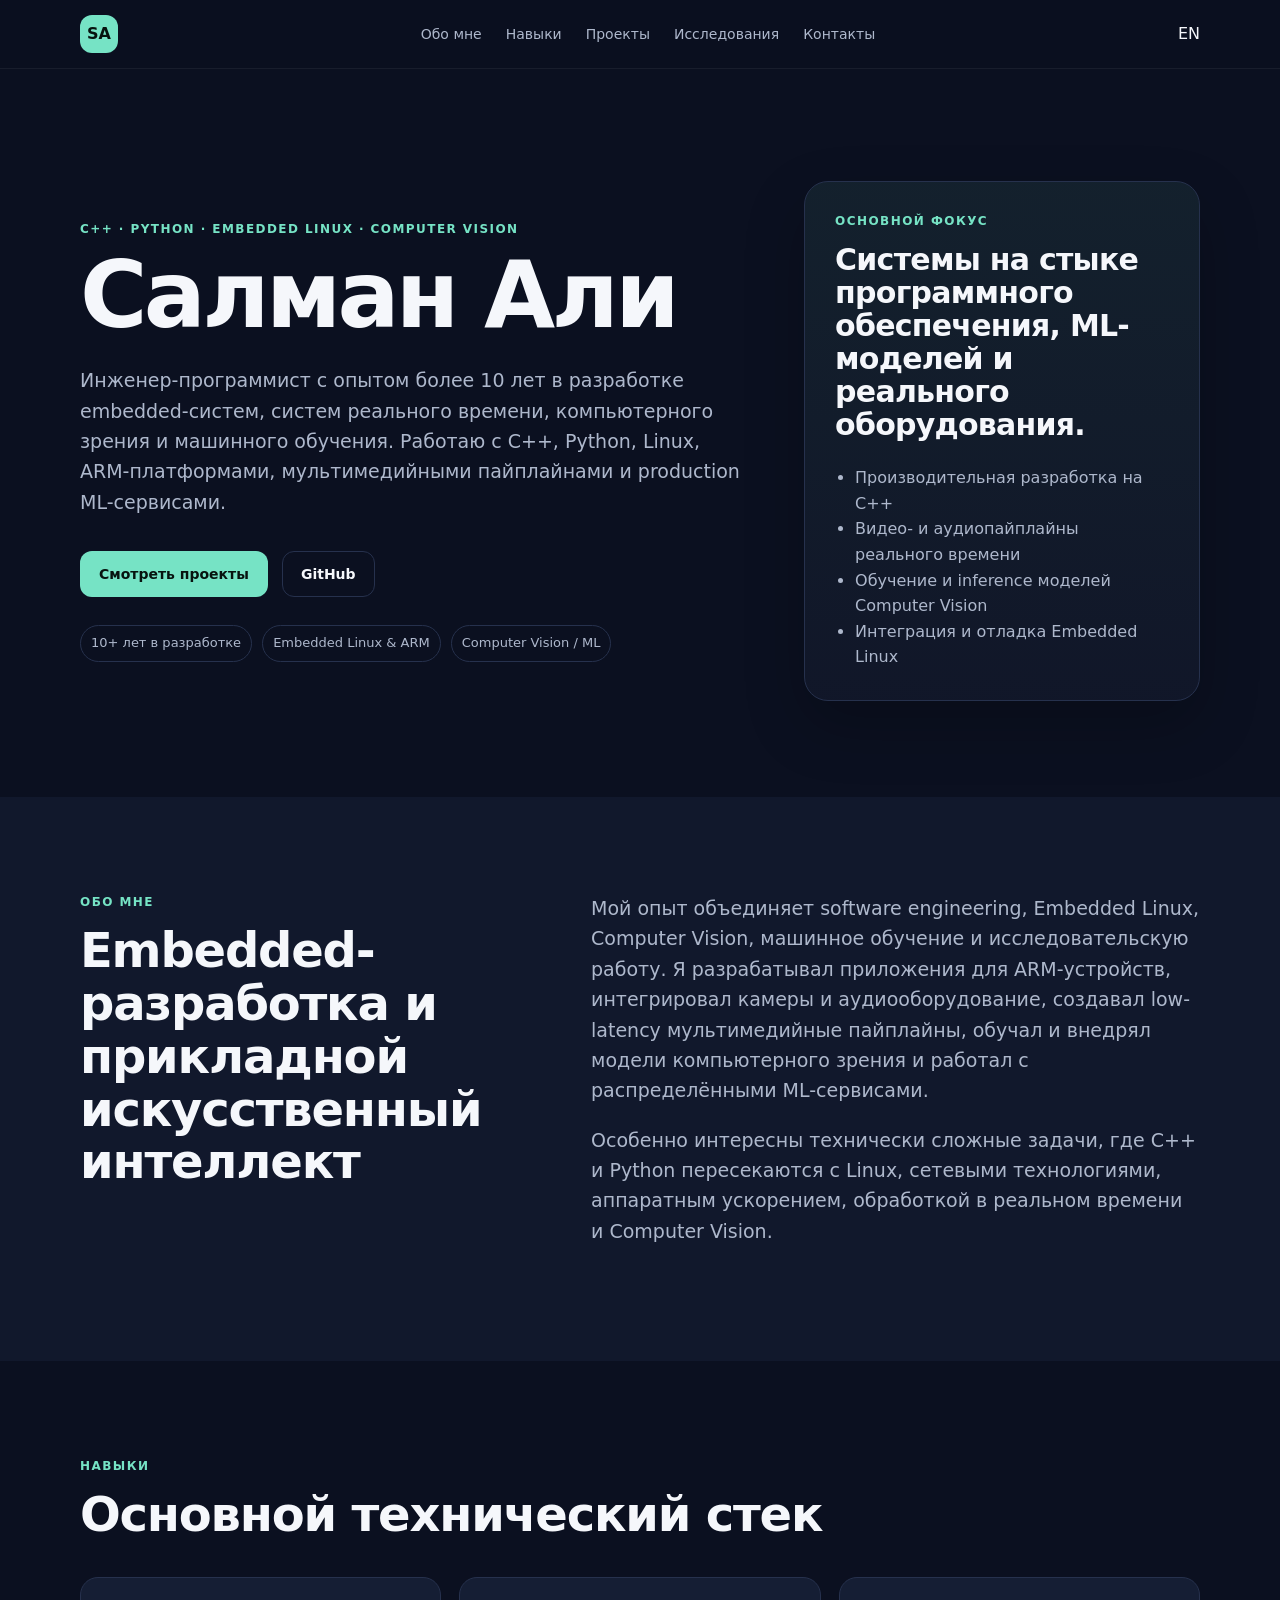
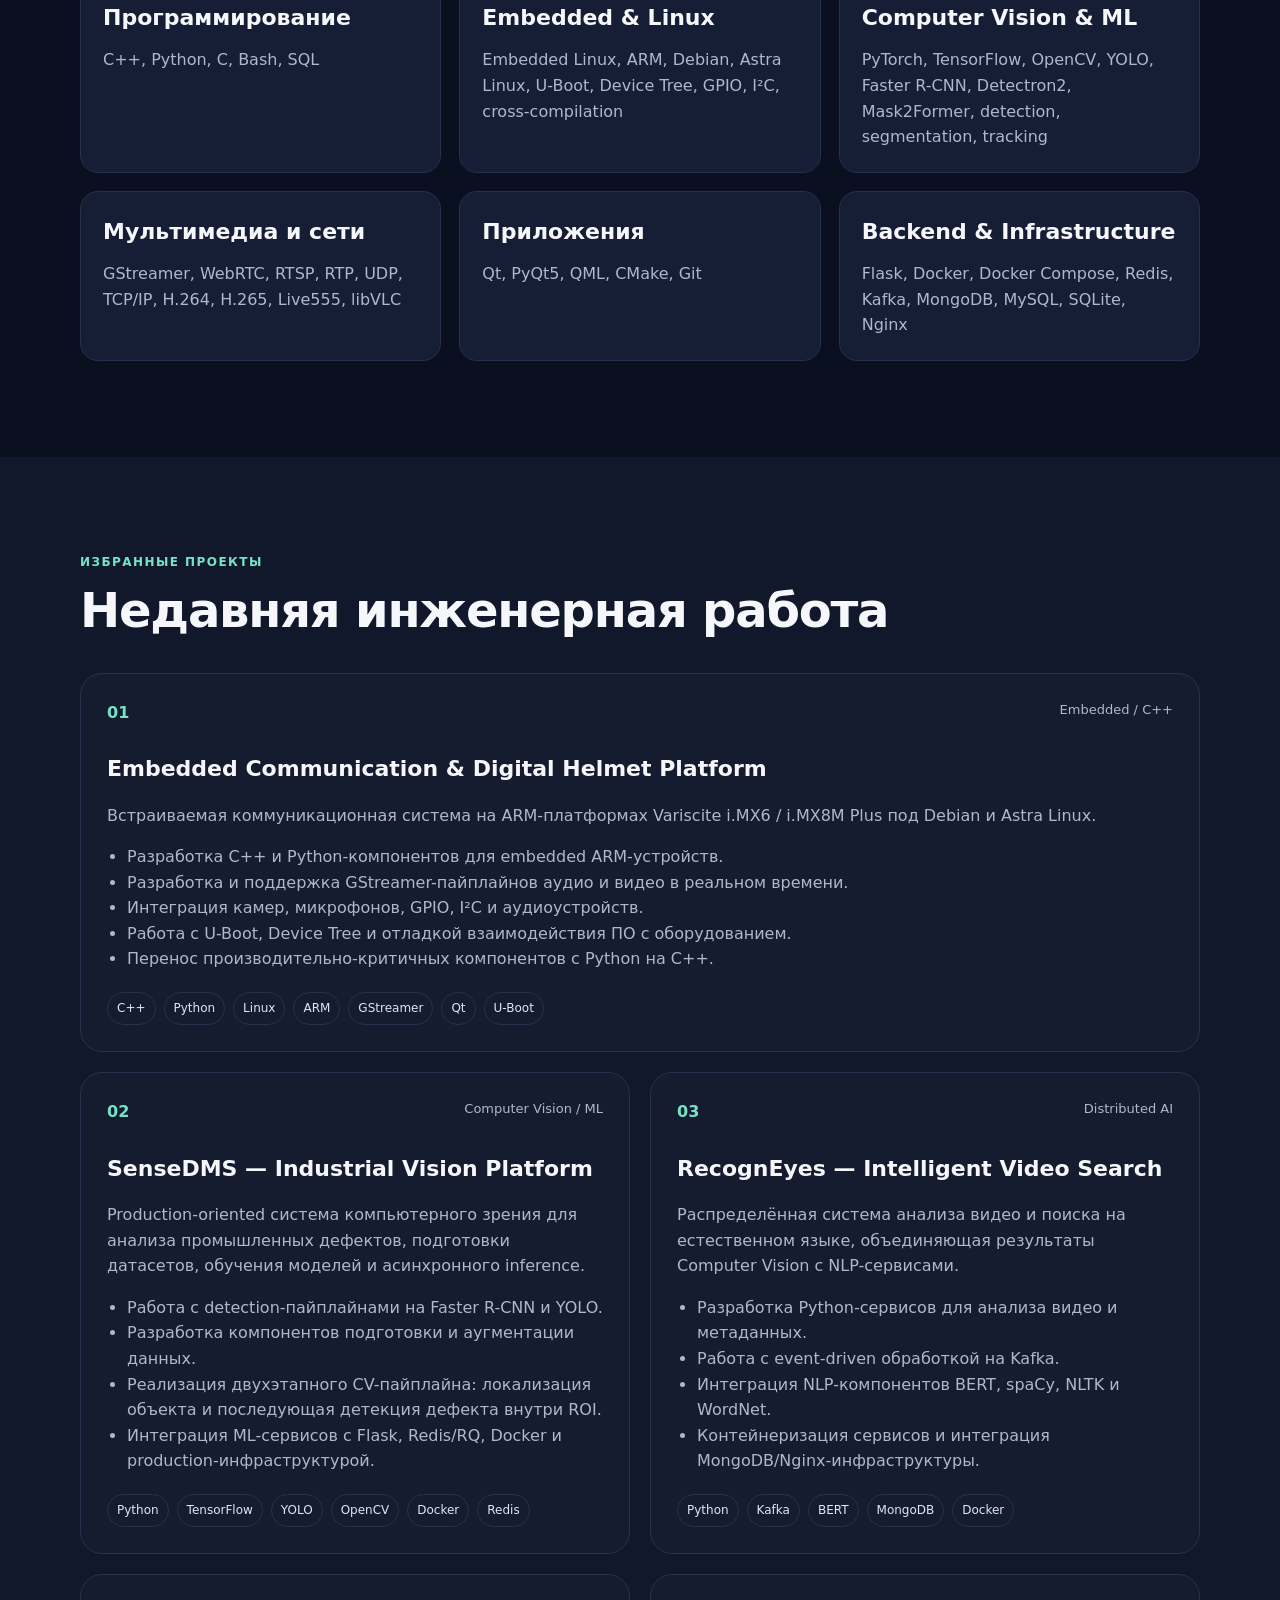
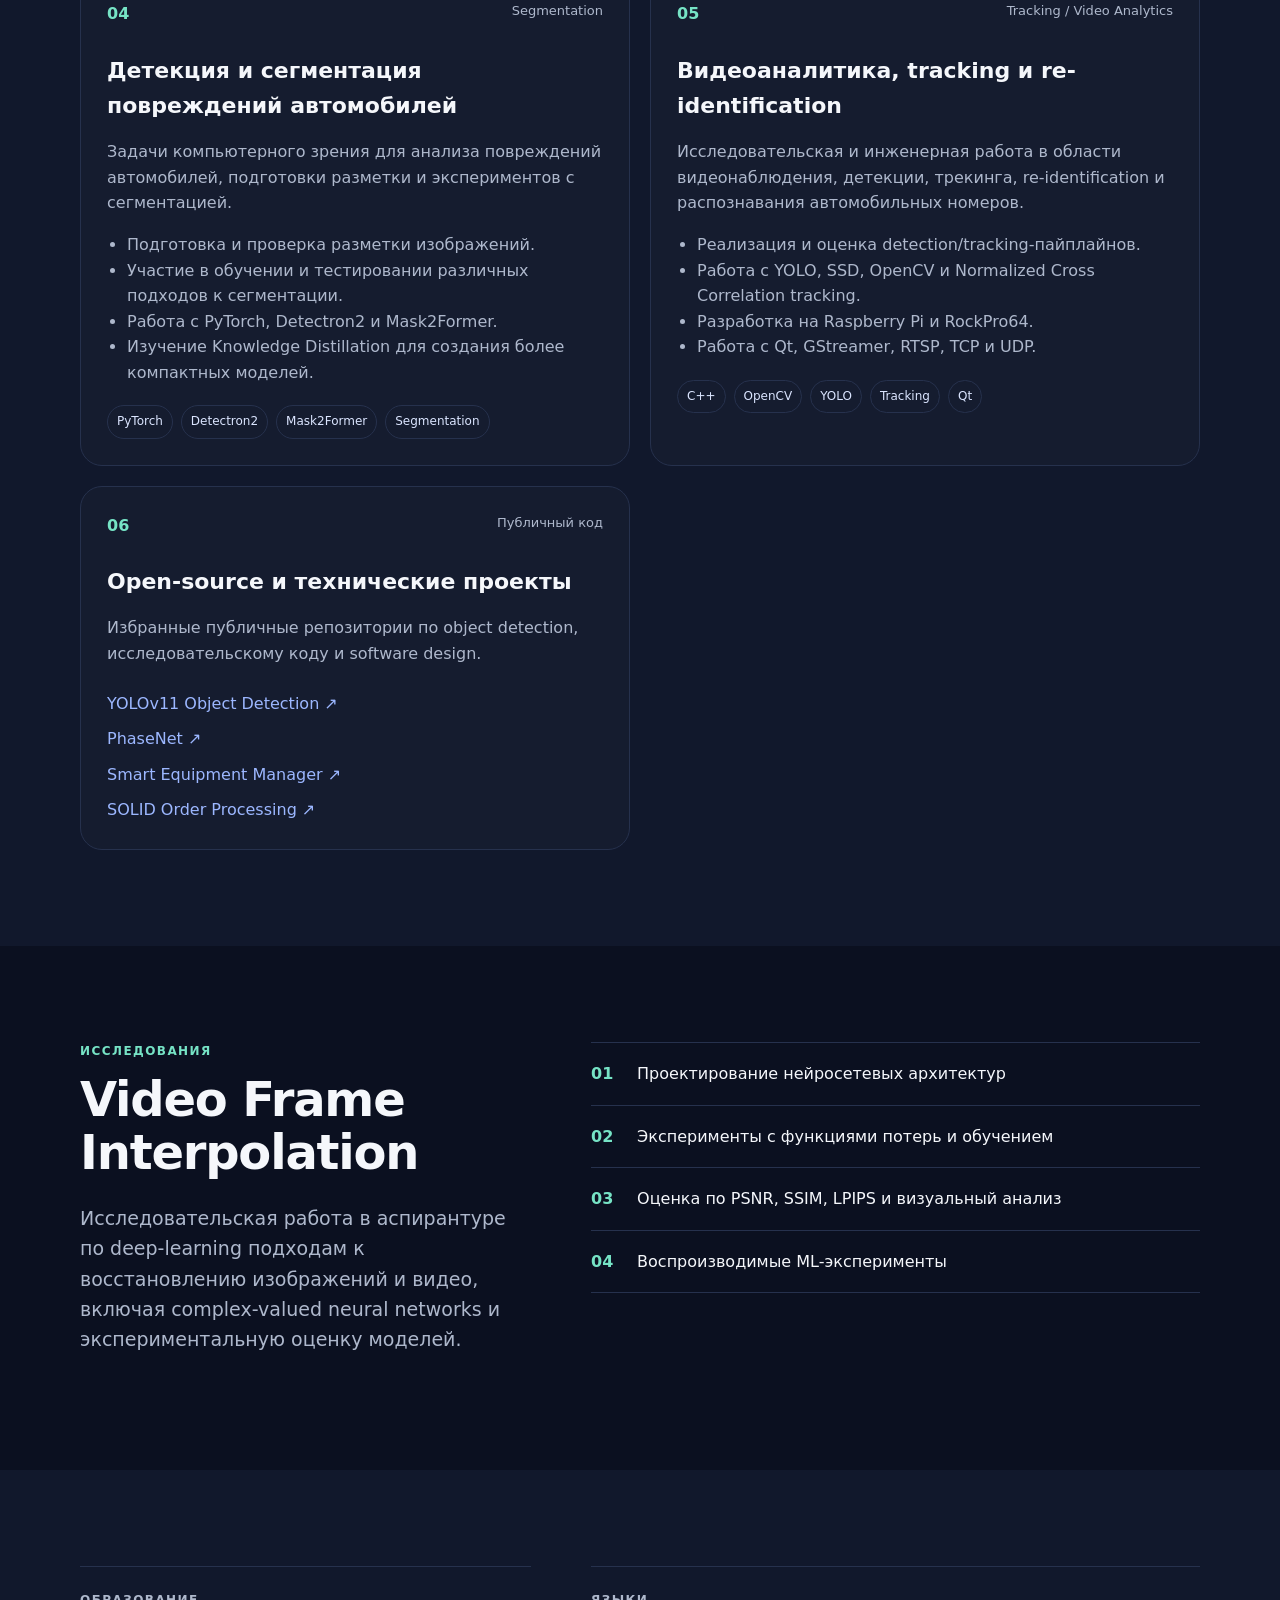
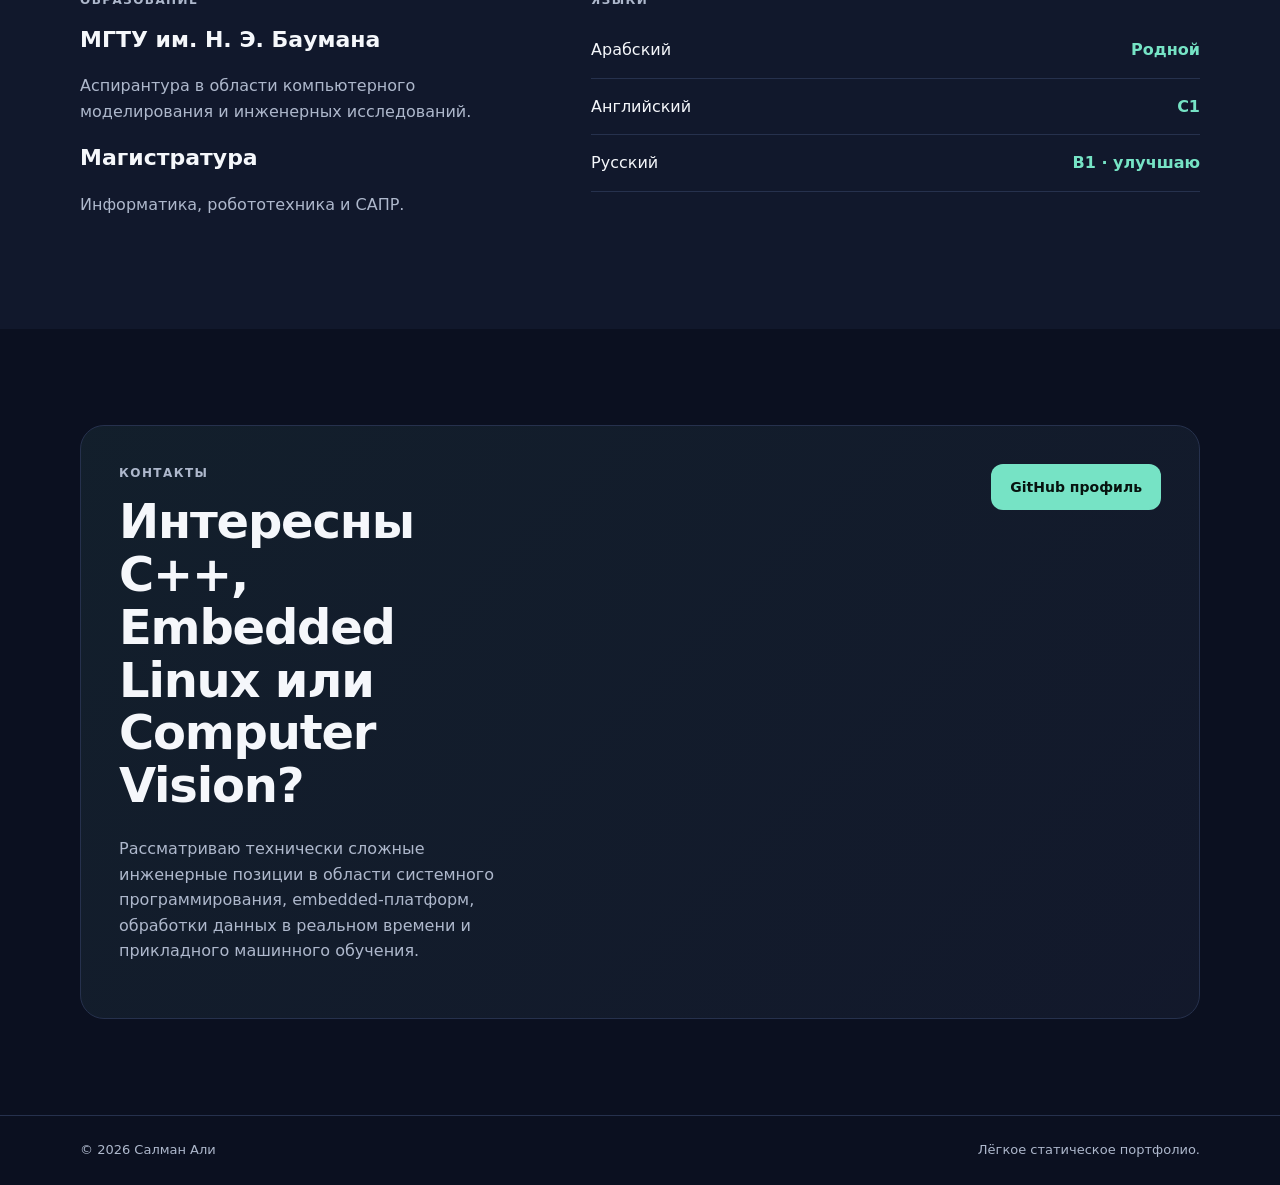
==== ru.html @ 6fad123f "Add Russian portfolio version" ====
<!DOCTYPE html>
<html lang="ru">
<head>
  <meta charset="UTF-8" />
  <meta name="viewport" content="width=device-width, initial-scale=1.0" />
  <meta name="description" content="Салман Али — разработчик C++ / Python / Embedded Linux / Computer Vision." />
  <meta name="theme-color" content="#0b1020" />
  <title>Салман Али | C++ · Embedded Linux · Computer Vision</title>
  <link rel="stylesheet" href="styles.css" />
</head>
<body>
  <header class="site-header">
    <div class="container nav-wrap">
      <a class="brand" href="#top">SA</a>
      <nav class="nav" aria-label="Основная навигация">
        <a href="#about">Обо мне</a>
        <a href="#skills">Навыки</a>
        <a href="#projects">Проекты</a>
        <a href="#research">Исследования</a>
        <a href="#contact">Контакты</a>
      </nav>
      <a class="lang-link" href="index.html" lang="en" aria-label="English version">EN</a>
    </div>
  </header>

  <main id="top">
    <section class="hero section">
      <div class="container hero-grid">
        <div>
          <p class="eyebrow">C++ · Python · Embedded Linux · Computer Vision</p>
          <h1>Салман Али</h1>
          <p class="hero-copy">
            Инженер-программист с опытом более 10 лет в разработке embedded-систем,
            систем реального времени, компьютерного зрения и машинного обучения.
            Работаю с C++, Python, Linux, ARM-платформами, мультимедийными пайплайнами
            и production ML-сервисами.
          </p>
          <div class="hero-actions">
            <a class="button primary" href="#projects">Смотреть проекты</a>
            <a class="button secondary" href="https://github.com/slmanali" target="_blank" rel="noreferrer">GitHub</a>
          </div>
          <div class="quick-facts" aria-label="Ключевые факты">
            <span>10+ лет в разработке</span>
            <span>Embedded Linux & ARM</span>
            <span>Computer Vision / ML</span>
          </div>
        </div>

        <aside class="hero-card" aria-label="Технический фокус">
          <p class="card-label">Основной фокус</p>
          <h2>Системы на стыке программного обеспечения, ML-моделей и реального оборудования.</h2>
          <ul>
            <li>Производительная разработка на C++</li>
            <li>Видео- и аудиопайплайны реального времени</li>
            <li>Обучение и inference моделей Computer Vision</li>
            <li>Интеграция и отладка Embedded Linux</li>
          </ul>
        </aside>
      </div>
    </section>

    <section id="about" class="section alt-section">
      <div class="container two-column">
        <div>
          <p class="section-kicker">Обо мне</p>
          <h2>Embedded-разработка и прикладной искусственный интеллект</h2>
        </div>
        <div class="prose">
          <p>
            Мой опыт объединяет software engineering, Embedded Linux, Computer Vision,
            машинное обучение и исследовательскую работу. Я разрабатывал приложения для ARM-устройств,
            интегрировал камеры и аудиооборудование, создавал low-latency мультимедийные пайплайны,
            обучал и внедрял модели компьютерного зрения и работал с распределёнными ML-сервисами.
          </p>
          <p>
            Особенно интересны технически сложные задачи, где C++ и Python пересекаются с Linux,
            сетевыми технологиями, аппаратным ускорением, обработкой в реальном времени и Computer Vision.
          </p>
        </div>
      </div>
    </section>

    <section id="skills" class="section">
      <div class="container">
        <p class="section-kicker">Навыки</p>
        <h2>Основной технический стек</h2>

        <div class="skill-grid">
          <article class="skill-card">
            <h3>Программирование</h3>
            <p>C++, Python, C, Bash, SQL</p>
          </article>
          <article class="skill-card">
            <h3>Embedded & Linux</h3>
            <p>Embedded Linux, ARM, Debian, Astra Linux, U-Boot, Device Tree, GPIO, I²C, cross-compilation</p>
          </article>
          <article class="skill-card">
            <h3>Computer Vision & ML</h3>
            <p>PyTorch, TensorFlow, OpenCV, YOLO, Faster R-CNN, Detectron2, Mask2Former, detection, segmentation, tracking</p>
          </article>
          <article class="skill-card">
            <h3>Мультимедиа и сети</h3>
            <p>GStreamer, WebRTC, RTSP, RTP, UDP, TCP/IP, H.264, H.265, Live555, libVLC</p>
          </article>
          <article class="skill-card">
            <h3>Приложения</h3>
            <p>Qt, PyQt5, QML, CMake, Git</p>
          </article>
          <article class="skill-card">
            <h3>Backend & Infrastructure</h3>
            <p>Flask, Docker, Docker Compose, Redis, Kafka, MongoDB, MySQL, SQLite, Nginx</p>
          </article>
        </div>
      </div>
    </section>

    <section id="projects" class="section alt-section">
      <div class="container">
        <p class="section-kicker">Избранные проекты</p>
        <h2>Недавняя инженерная работа</h2>

        <div class="project-grid">
          <article class="project-card featured">
            <div class="project-topline">
              <span class="project-number">01</span>
              <span class="project-type">Embedded / C++</span>
            </div>
            <h3>Embedded Communication & Digital Helmet Platform</h3>
            <p>
              Встраиваемая коммуникационная система на ARM-платформах Variscite i.MX6 / i.MX8M Plus
              под Debian и Astra Linux.
            </p>
            <ul class="project-points">
              <li>Разработка C++ и Python-компонентов для embedded ARM-устройств.</li>
              <li>Разработка и поддержка GStreamer-пайплайнов аудио и видео в реальном времени.</li>
              <li>Интеграция камер, микрофонов, GPIO, I²C и аудиоустройств.</li>
              <li>Работа с U-Boot, Device Tree и отладкой взаимодействия ПО с оборудованием.</li>
              <li>Перенос производительно-критичных компонентов с Python на C++.</li>
            </ul>
            <div class="tags">
              <span>C++</span><span>Python</span><span>Linux</span><span>ARM</span><span>GStreamer</span><span>Qt</span><span>U-Boot</span>
            </div>
          </article>

          <article class="project-card">
            <div class="project-topline">
              <span class="project-number">02</span>
              <span class="project-type">Computer Vision / ML</span>
            </div>
            <h3>SenseDMS — Industrial Vision Platform</h3>
            <p>
              Production-oriented система компьютерного зрения для анализа промышленных дефектов,
              подготовки датасетов, обучения моделей и асинхронного inference.
            </p>
            <ul class="project-points">
              <li>Работа с detection-пайплайнами на Faster R-CNN и YOLO.</li>
              <li>Разработка компонентов подготовки и аугментации данных.</li>
              <li>Реализация двухэтапного CV-пайплайна: локализация объекта и последующая детекция дефекта внутри ROI.</li>
              <li>Интеграция ML-сервисов с Flask, Redis/RQ, Docker и production-инфраструктурой.</li>
            </ul>
            <div class="tags">
              <span>Python</span><span>TensorFlow</span><span>YOLO</span><span>OpenCV</span><span>Docker</span><span>Redis</span>
            </div>
          </article>

          <article class="project-card">
            <div class="project-topline">
              <span class="project-number">03</span>
              <span class="project-type">Distributed AI</span>
            </div>
            <h3>RecognEyes — Intelligent Video Search</h3>
            <p>
              Распределённая система анализа видео и поиска на естественном языке,
              объединяющая результаты Computer Vision с NLP-сервисами.
            </p>
            <ul class="project-points">
              <li>Разработка Python-сервисов для анализа видео и метаданных.</li>
              <li>Работа с event-driven обработкой на Kafka.</li>
              <li>Интеграция NLP-компонентов BERT, spaCy, NLTK и WordNet.</li>
              <li>Контейнеризация сервисов и интеграция MongoDB/Nginx-инфраструктуры.</li>
            </ul>
            <div class="tags">
              <span>Python</span><span>Kafka</span><span>BERT</span><span>MongoDB</span><span>Docker</span>
            </div>
          </article>

          <article class="project-card">
            <div class="project-topline">
              <span class="project-number">04</span>
              <span class="project-type">Segmentation</span>
            </div>
            <h3>Детекция и сегментация повреждений автомобилей</h3>
            <p>
              Задачи компьютерного зрения для анализа повреждений автомобилей,
              подготовки разметки и экспериментов с сегментацией.
            </p>
            <ul class="project-points">
              <li>Подготовка и проверка разметки изображений.</li>
              <li>Участие в обучении и тестировании различных подходов к сегментации.</li>
              <li>Работа с PyTorch, Detectron2 и Mask2Former.</li>
              <li>Изучение Knowledge Distillation для создания более компактных моделей.</li>
            </ul>
            <div class="tags">
              <span>PyTorch</span><span>Detectron2</span><span>Mask2Former</span><span>Segmentation</span>
            </div>
          </article>

          <article class="project-card">
            <div class="project-topline">
              <span class="project-number">05</span>
              <span class="project-type">Tracking / Video Analytics</span>
            </div>
            <h3>Видеоаналитика, tracking и re-identification</h3>
            <p>
              Исследовательская и инженерная работа в области видеонаблюдения, детекции,
              трекинга, re-identification и распознавания автомобильных номеров.
            </p>
            <ul class="project-points">
              <li>Реализация и оценка detection/tracking-пайплайнов.</li>
              <li>Работа с YOLO, SSD, OpenCV и Normalized Cross Correlation tracking.</li>
              <li>Разработка на Raspberry Pi и RockPro64.</li>
              <li>Работа с Qt, GStreamer, RTSP, TCP и UDP.</li>
            </ul>
            <div class="tags">
              <span>C++</span><span>OpenCV</span><span>YOLO</span><span>Tracking</span><span>Qt</span>
            </div>
          </article>

          <article class="project-card github-card">
            <div class="project-topline">
              <span class="project-number">06</span>
              <span class="project-type">Публичный код</span>
            </div>
            <h3>Open-source и технические проекты</h3>
            <p>Избранные публичные репозитории по object detection, исследовательскому коду и software design.</p>
            <div class="repo-links">
              <a href="https://github.com/slmanali/yolov11-object-detection-task" target="_blank" rel="noreferrer">YOLOv11 Object Detection ↗</a>
              <a href="https://github.com/slmanali/PhaseNet" target="_blank" rel="noreferrer">PhaseNet ↗</a>
              <a href="https://github.com/slmanali/smart-equipment-manager" target="_blank" rel="noreferrer">Smart Equipment Manager ↗</a>
              <a href="https://github.com/slmanali/solid-order-processing-system" target="_blank" rel="noreferrer">SOLID Order Processing ↗</a>
            </div>
          </article>
        </div>
      </div>
    </section>

    <section id="research" class="section">
      <div class="container research-grid">
        <div>
          <p class="section-kicker">Исследования</p>
          <h2>Video Frame Interpolation</h2>
          <p class="research-lead">
            Исследовательская работа в аспирантуре по deep-learning подходам к восстановлению
            изображений и видео, включая complex-valued neural networks и экспериментальную оценку моделей.
          </p>
        </div>
        <div class="research-list">
          <div><span>01</span><p>Проектирование нейросетевых архитектур</p></div>
          <div><span>02</span><p>Эксперименты с функциями потерь и обучением</p></div>
          <div><span>03</span><p>Оценка по PSNR, SSIM, LPIPS и визуальный анализ</p></div>
          <div><span>04</span><p>Воспроизводимые ML-эксперименты</p></div>
        </div>
      </div>
    </section>

    <section class="section alt-section">
      <div class="container profile-grid">
        <article>
          <p class="section-kicker">Образование</p>
          <h3>МГТУ им. Н. Э. Баумана</h3>
          <p>Аспирантура в области компьютерного моделирования и инженерных исследований.</p>
          <h3>Магистратура</h3>
          <p>Информатика, робототехника и САПР.</p>
        </article>
        <article>
          <p class="section-kicker">Языки</p>
          <div class="language-row"><span>Арабский</span><strong>Родной</strong></div>
          <div class="language-row"><span>Английский</span><strong>C1</strong></div>
          <div class="language-row"><span>Русский</span><strong>B1 · улучшаю</strong></div>
        </article>
      </div>
    </section>

    <section id="contact" class="section contact-section">
      <div class="container contact-card">
        <div>
          <p class="section-kicker">Контакты</p>
          <h2>Интересны C++, Embedded Linux или Computer Vision?</h2>
          <p>
            Рассматриваю технически сложные инженерные позиции в области системного программирования,
            embedded-платформ, обработки данных в реальном времени и прикладного машинного обучения.
          </p>
        </div>
        <div class="contact-actions">
          <a class="button primary" href="https://github.com/slmanali" target="_blank" rel="noreferrer">GitHub профиль</a>
        </div>
      </div>
    </section>
  </main>

  <footer class="footer">
    <div class="container footer-inner">
      <span>© 2026 Салман Али</span>
      <span>Лёгкое статическое портфолио.</span>
    </div>
  </footer>
</body>
</html>
---- styles.css ----
:root {
  --bg: #0b1020;
  --bg-soft: #11182c;
  --panel: #151e34;
  --text: #f5f7fb;
  --muted: #aeb8cc;
  --line: #26314d;
  --accent: #76e3c5;
  --accent-2: #9cb7ff;
  --max: 1120px;
}

* { box-sizing: border-box; }
html { scroll-behavior: smooth; }
body {
  margin: 0;
  font-family: Inter, ui-sans-serif, system-ui, -apple-system, BlinkMacSystemFont, "Segoe UI", sans-serif;
  background: var(--bg);
  color: var(--text);
  line-height: 1.6;
}

a { color: inherit; text-decoration: none; }
.container { width: min(calc(100% - 40px), var(--max)); margin: 0 auto; }
.section { padding: 96px 0; }
.alt-section { background: var(--bg-soft); }

.site-header {
  position: sticky;
  top: 0;
  z-index: 20;
  background: rgba(11,16,32,.86);
  backdrop-filter: blur(14px);
  border-bottom: 1px solid rgba(255,255,255,.06);
}
.nav-wrap { display: flex; align-items: center; justify-content: space-between; min-height: 68px; }
.brand {
  width: 38px; height: 38px; border-radius: 12px;
  display: grid; place-items: center; font-weight: 800;
  color: #07130f; background: var(--accent);
}
.nav { display: flex; gap: 24px; font-size: 14px; color: var(--muted); }
.nav a:hover { color: var(--text); }

.hero { padding-top: 112px; }
.hero-grid { display: grid; grid-template-columns: 1.35fr .8fr; gap: 56px; align-items: center; }
.eyebrow, .section-kicker, .card-label {
  margin: 0 0 12px;
  text-transform: uppercase;
  letter-spacing: .12em;
  font-size: 12px;
  font-weight: 800;
  color: var(--accent);
}
h1 { font-size: clamp(52px, 8vw, 92px); line-height: .98; margin: 0 0 24px; letter-spacing: -.04em; }
h2 { font-size: clamp(32px, 5vw, 48px); line-height: 1.1; margin: 0 0 24px; letter-spacing: -.025em; }
h3 { margin: 0 0 12px; font-size: 22px; }
.hero-copy, .research-lead, .prose { font-size: 19px; color: var(--muted); max-width: 760px; }
.hero-actions { display: flex; gap: 14px; margin: 34px 0 28px; flex-wrap: wrap; }
.button {
  display: inline-flex; align-items: center; justify-content: center;
  min-height: 46px; padding: 0 18px; border-radius: 12px;
  border: 1px solid var(--line); font-weight: 750; font-size: 14px;
}
.button.primary { background: var(--accent); color: #07130f; border-color: transparent; }
.button.secondary { background: transparent; color: var(--text); }
.quick-facts { display: flex; flex-wrap: wrap; gap: 10px; color: var(--muted); font-size: 13px; }
.quick-facts span { border: 1px solid var(--line); border-radius: 999px; padding: 7px 10px; }

.hero-card {
  background: linear-gradient(180deg, rgba(118,227,197,.08), rgba(156,183,255,.04));
  border: 1px solid var(--line); border-radius: 24px; padding: 30px;
  box-shadow: 0 24px 60px rgba(0,0,0,.22);
}
.hero-card h2 { font-size: 30px; }
.hero-card ul { margin: 20px 0 0; padding-left: 20px; color: var(--muted); }

.two-column, .research-grid, .profile-grid, .contact-card {
  display: grid; grid-template-columns: 1fr 1.35fr; gap: 60px; align-items: start;
}
.prose p:first-child { margin-top: 0; }

.skill-grid { display: grid; grid-template-columns: repeat(3, 1fr); gap: 18px; margin-top: 36px; }
.skill-card {
  background: var(--panel); border: 1px solid var(--line); border-radius: 18px; padding: 22px;
}
.skill-card p { margin: 0; color: var(--muted); }

.project-grid { display: grid; grid-template-columns: repeat(2, 1fr); gap: 20px; margin-top: 36px; }
.project-card {
  border: 1px solid var(--line); border-radius: 22px; padding: 26px; background: rgba(255,255,255,.015);
}
.project-card.featured { grid-column: span 2; }
.project-topline { display: flex; justify-content: space-between; gap: 20px; margin-bottom: 26px; }
.project-number { color: var(--accent); font-weight: 800; }
.project-type { color: var(--muted); font-size: 13px; }
.project-card p, .project-points { color: var(--muted); }
.project-points { padding-left: 20px; }
.tags { display: flex; flex-wrap: wrap; gap: 8px; margin-top: 20px; }
.tags span { font-size: 12px; color: #dbe5ff; border: 1px solid var(--line); border-radius: 999px; padding: 6px 9px; }
.repo-links { display: grid; gap: 10px; margin-top: 24px; }
.repo-links a { color: var(--accent-2); }
.repo-links a:hover { color: var(--text); }

.research-list { display: grid; gap: 0; border-top: 1px solid var(--line); }
.research-list div { display: grid; grid-template-columns: 46px 1fr; align-items: center; border-bottom: 1px solid var(--line); padding: 18px 0; }
.research-list span { color: var(--accent); font-weight: 800; }
.research-list p { margin: 0; }

.profile-grid article { border-top: 1px solid var(--line); padding-top: 24px; }
.profile-grid p { color: var(--muted); }
.language-row { display: flex; justify-content: space-between; gap: 30px; border-bottom: 1px solid var(--line); padding: 15px 0; }
.language-row strong { color: var(--accent); }

.contact-card {
  border: 1px solid var(--line); border-radius: 24px; padding: 38px;
  background: linear-gradient(135deg, rgba(118,227,197,.07), rgba(156,183,255,.05));
}
.contact-card p { color: var(--muted); }
.contact-actions { display: flex; align-items: center; justify-content: flex-end; }

.footer { border-top: 1px solid var(--line); padding: 24px 0; color: var(--muted); font-size: 13px; }
.footer-inner { display: flex; justify-content: space-between; gap: 20px; }

@media (max-width: 900px) {
  .hero-grid, .two-column, .research-grid, .profile-grid, .contact-card { grid-template-columns: 1fr; gap: 34px; }
  .skill-grid { grid-template-columns: repeat(2, 1fr); }
  .project-grid { grid-template-columns: 1fr; }
  .project-card.featured { grid-column: span 1; }
  .contact-actions { justify-content: flex-start; }
}

@media (max-width: 640px) {
  .section { padding: 72px 0; }
  .nav { display: none; }
  .hero { padding-top: 86px; }
  .skill-grid { grid-template-columns: 1fr; }
  .footer-inner { flex-direction: column; }
  h1 { font-size: 54px; }
  .hero-copy, .research-lead, .prose { font-size: 17px; }
}
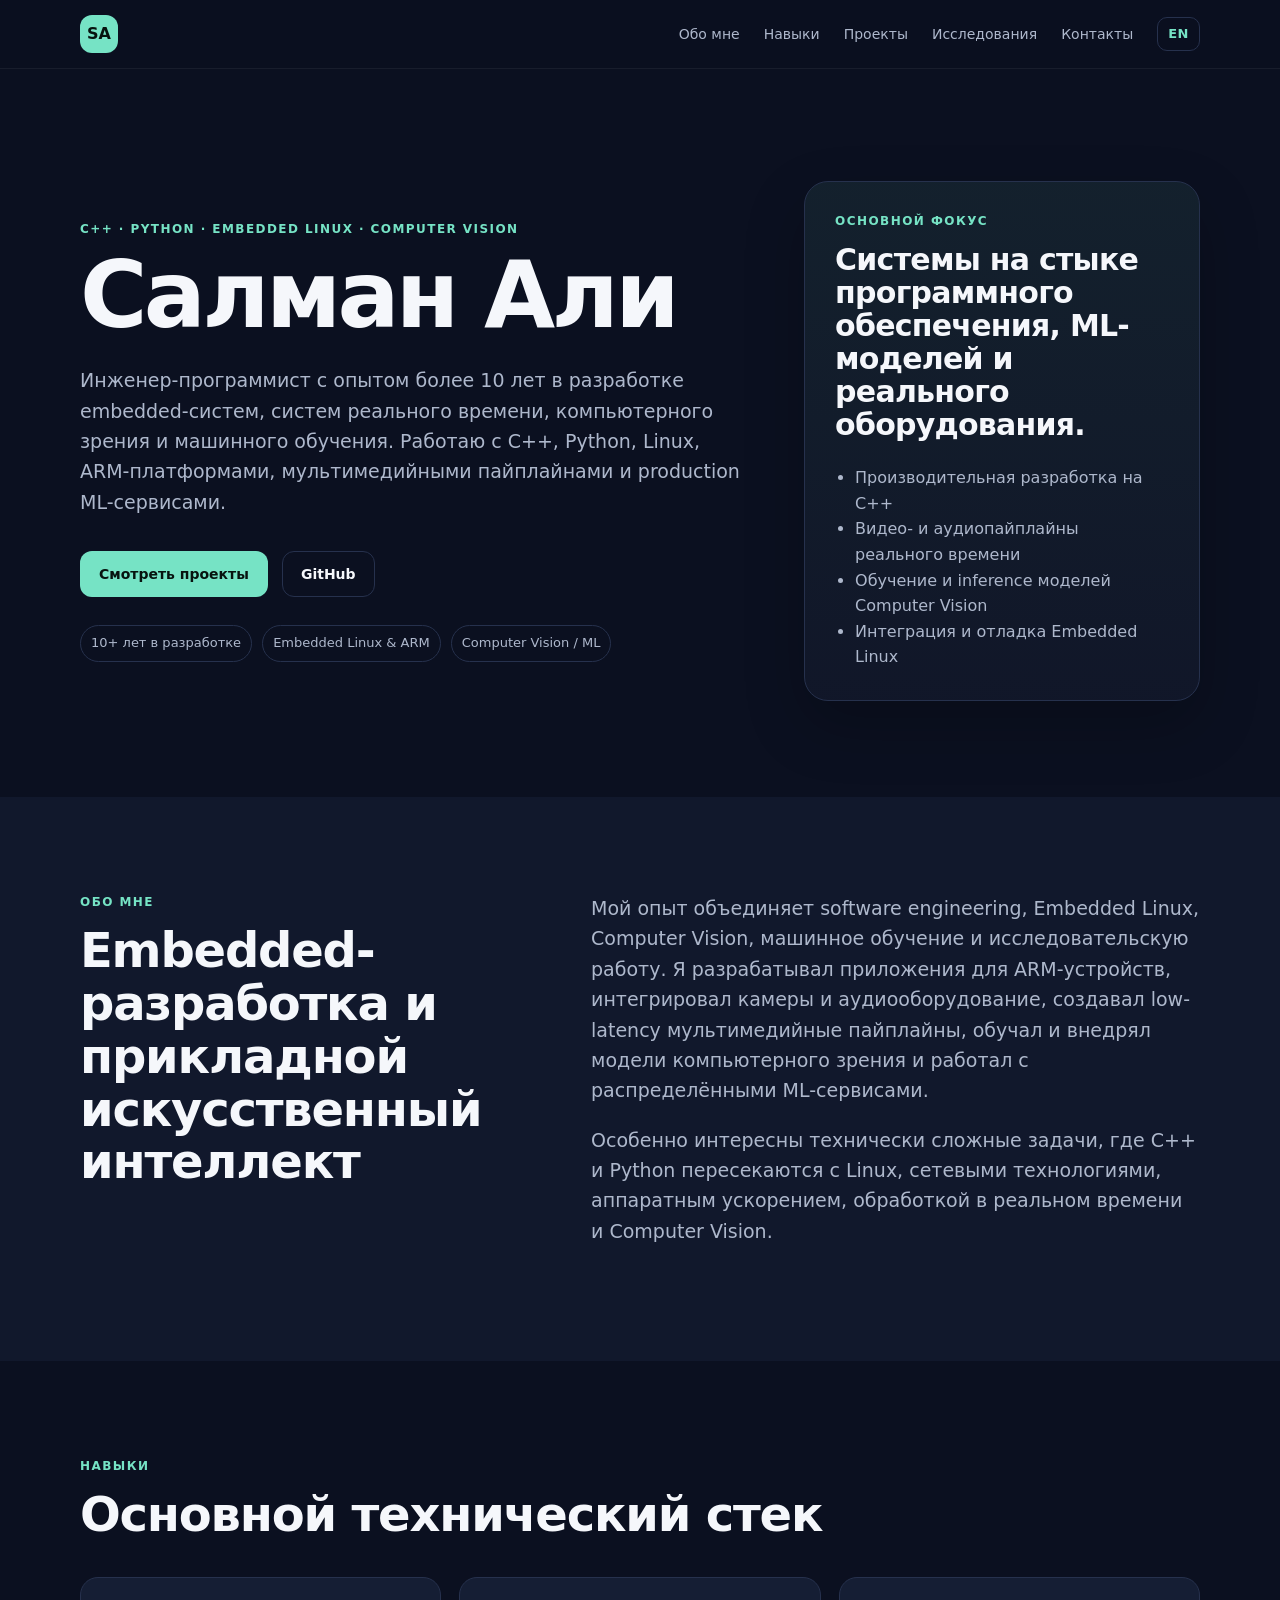
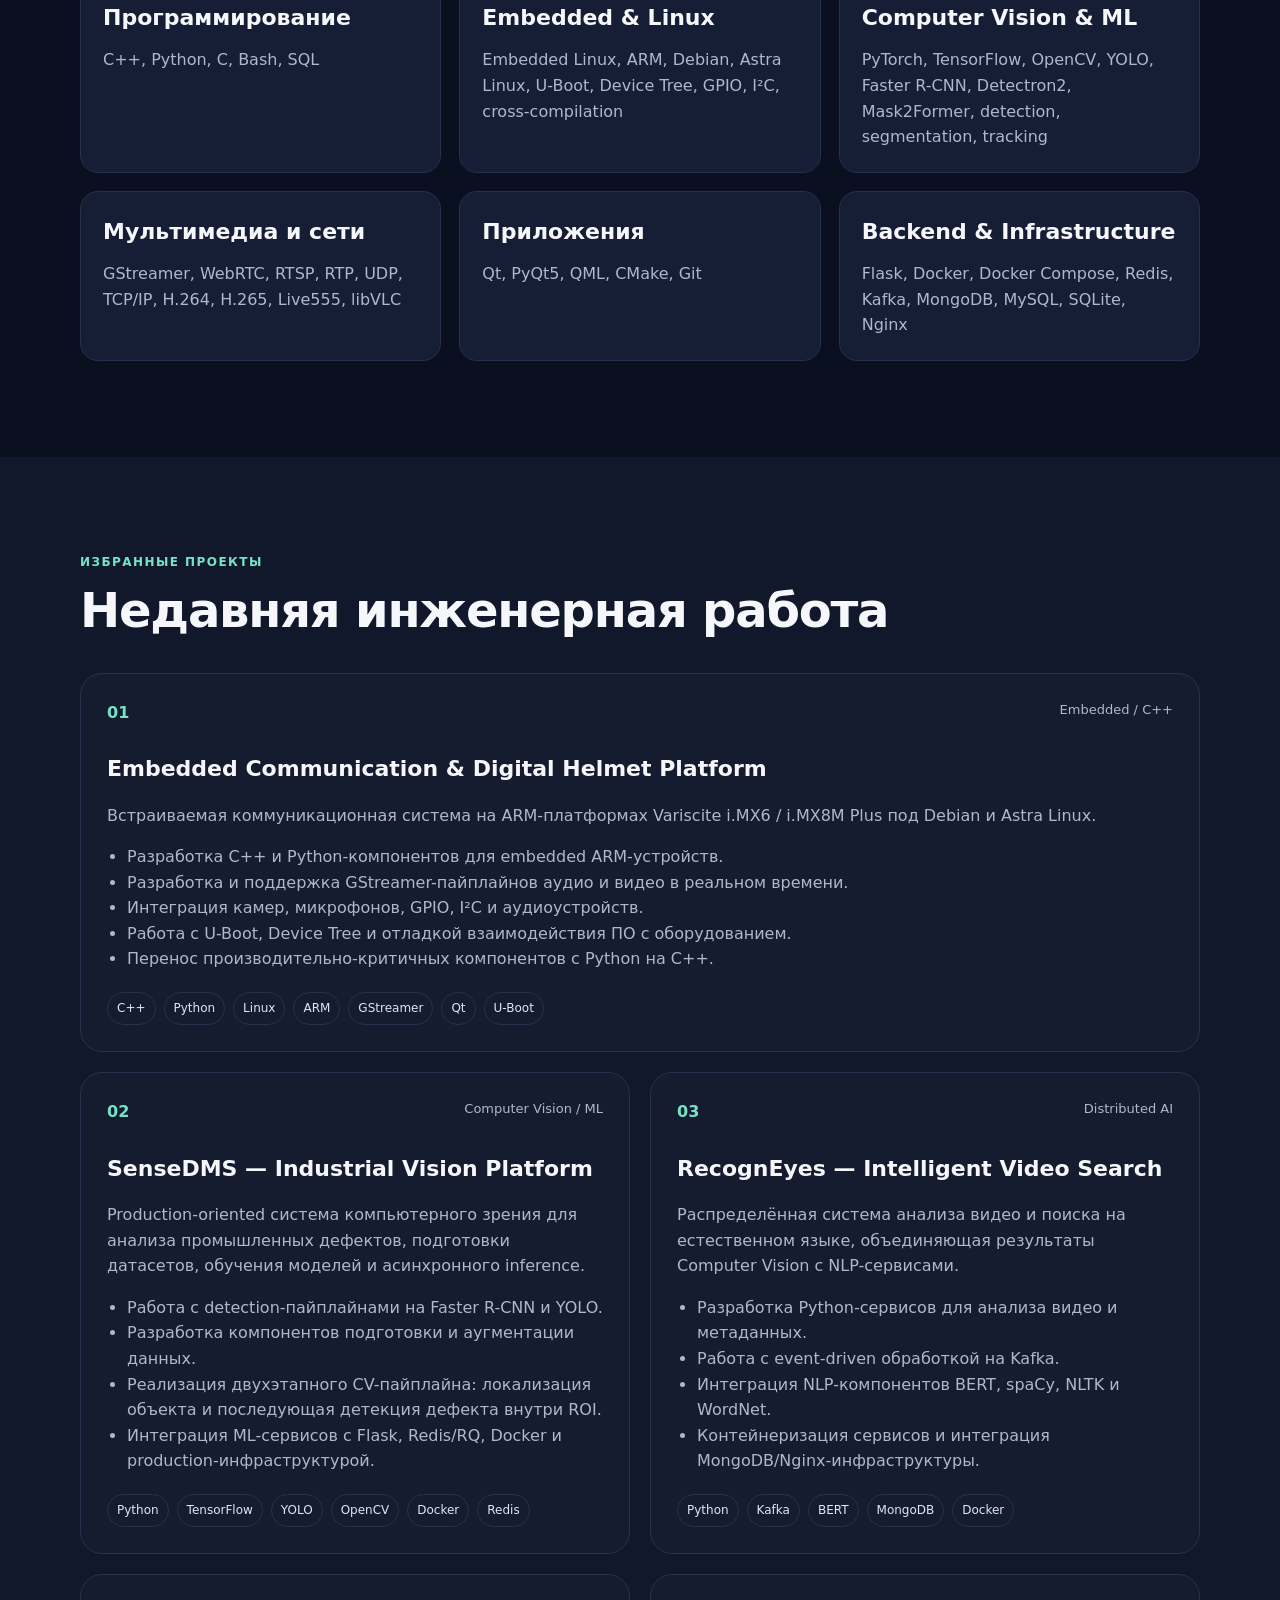
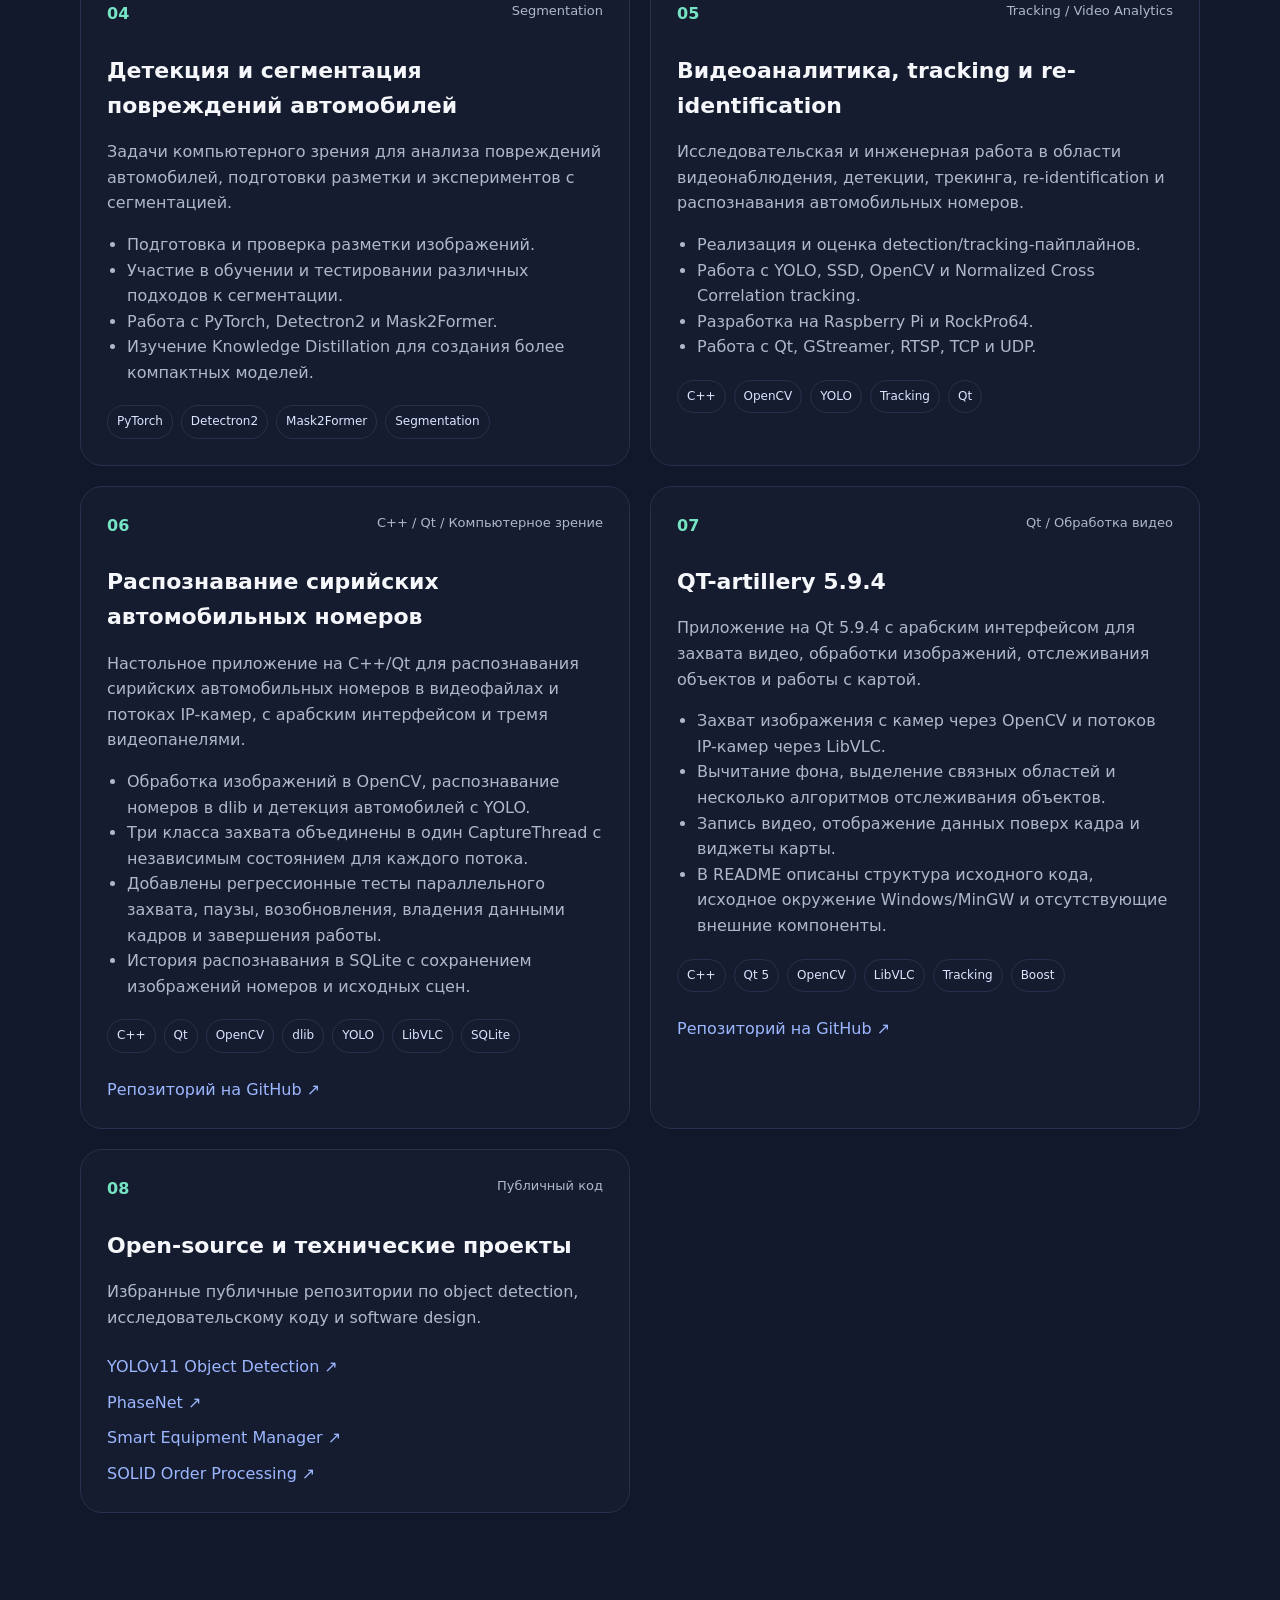
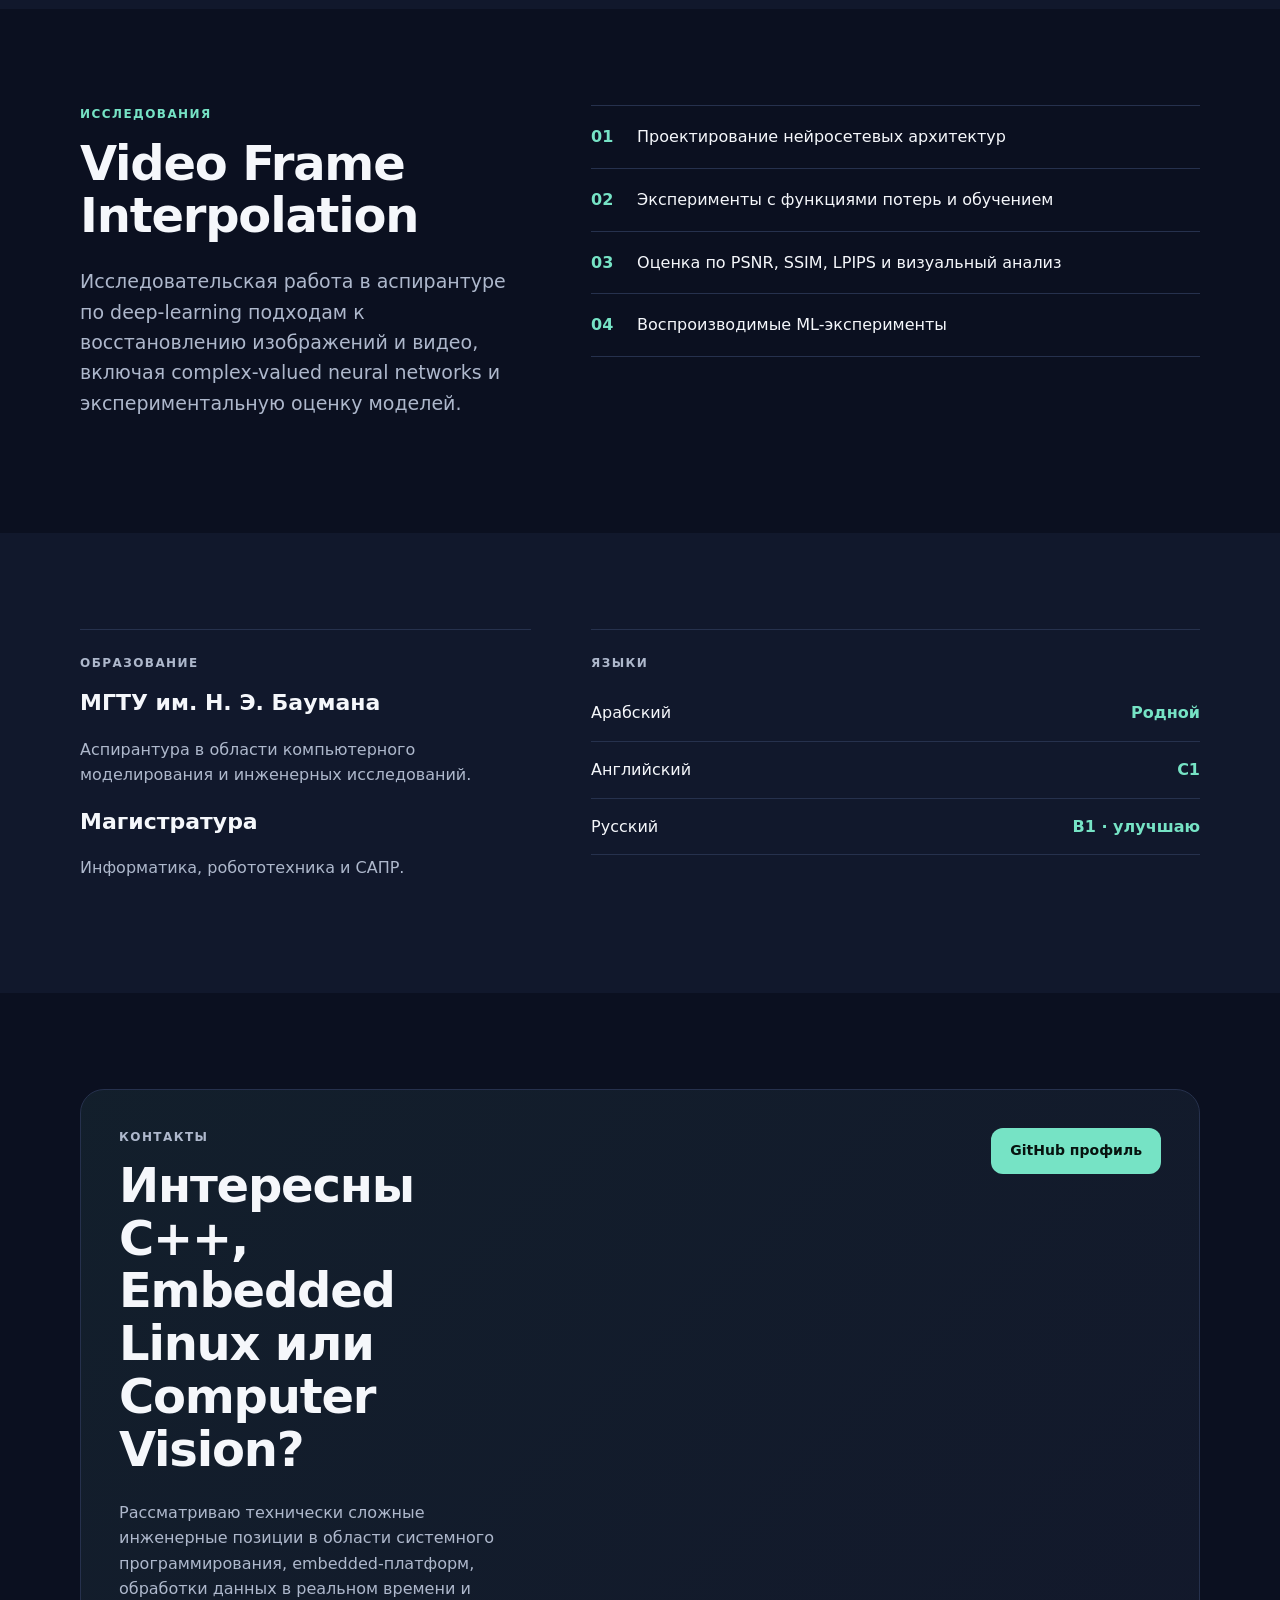
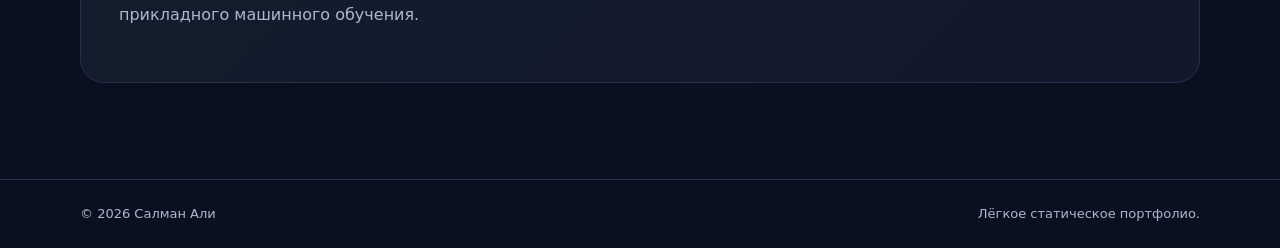
==== commit 465db0b9: "Add Syrian plate recognition and QT-artillery to English and Russian portfolios" ====
--- a/ru.html
+++ b/ru.html
@@ -226,9 +226,57 @@
             </div>
           </article>
 
+          <article class="project-card" id="syrian-license-plate">
+            <div class="project-topline">
+              <span class="project-number">06</span>
+              <span class="project-type">C++ / Qt / Компьютерное зрение</span>
+            </div>
+            <h3>Распознавание сирийских автомобильных номеров</h3>
+            <p>
+              Настольное приложение на C++/Qt для распознавания сирийских автомобильных номеров
+              в видеофайлах и потоках IP-камер, с арабским интерфейсом и тремя видеопанелями.
+            </p>
+            <ul class="project-points">
+              <li>Обработка изображений в OpenCV, распознавание номеров в dlib и детекция автомобилей с YOLO.</li>
+              <li>Три класса захвата объединены в один CaptureThread с независимым состоянием для каждого потока.</li>
+              <li>Добавлены регрессионные тесты параллельного захвата, паузы, возобновления, владения данными кадров и завершения работы.</li>
+              <li>История распознавания в SQLite с сохранением изображений номеров и исходных сцен.</li>
+            </ul>
+            <div class="tags">
+              <span>C++</span><span>Qt</span><span>OpenCV</span><span>dlib</span><span>YOLO</span><span>LibVLC</span><span>SQLite</span>
+            </div>
+            <div class="repo-links">
+              <a href="https://github.com/slmanali/Syrian-license-plate-QT-dlib" target="_blank" rel="noreferrer" aria-label="Открыть проект распознавания сирийских номеров на GitHub">Репозиторий на GitHub ↗</a>
+            </div>
+          </article>
+
+          <article class="project-card" id="qt-artillery">
+            <div class="project-topline">
+              <span class="project-number">07</span>
+              <span class="project-type">Qt / Обработка видео</span>
+            </div>
+            <h3>QT-artillery 5.9.4</h3>
+            <p>
+              Приложение на Qt 5.9.4 с арабским интерфейсом для захвата видео,
+              обработки изображений, отслеживания объектов и работы с картой.
+            </p>
+            <ul class="project-points">
+              <li>Захват изображения с камер через OpenCV и потоков IP-камер через LibVLC.</li>
+              <li>Вычитание фона, выделение связных областей и несколько алгоритмов отслеживания объектов.</li>
+              <li>Запись видео, отображение данных поверх кадра и виджеты карты.</li>
+              <li>В README описаны структура исходного кода, исходное окружение Windows/MinGW и отсутствующие внешние компоненты.</li>
+            </ul>
+            <div class="tags">
+              <span>C++</span><span>Qt 5</span><span>OpenCV</span><span>LibVLC</span><span>Tracking</span><span>Boost</span>
+            </div>
+            <div class="repo-links">
+              <a href="https://github.com/slmanali/QT-artillery_5.9.4" target="_blank" rel="noreferrer" aria-label="Открыть QT-artillery 5.9.4 на GitHub">Репозиторий на GitHub ↗</a>
+            </div>
+          </article>
+
           <article class="project-card github-card">
             <div class="project-topline">
-              <span class="project-number">06</span>
+              <span class="project-number">08</span>
               <span class="project-type">Публичный код</span>
             </div>
             <h3>Open-source и технические проекты</h3>
--- a/styles.css
+++ b/styles.css
@@ -33,14 +33,29 @@
   backdrop-filter: blur(14px);
   border-bottom: 1px solid rgba(255,255,255,.06);
 }
-.nav-wrap { display: flex; align-items: center; justify-content: space-between; min-height: 68px; }
+.nav-wrap { display: flex; align-items: center; justify-content: space-between; min-height: 68px; gap: 24px; }
 .brand {
   width: 38px; height: 38px; border-radius: 12px;
   display: grid; place-items: center; font-weight: 800;
   color: #07130f; background: var(--accent);
 }
-.nav { display: flex; gap: 24px; font-size: 14px; color: var(--muted); }
+.nav { display: flex; gap: 24px; font-size: 14px; color: var(--muted); margin-left: auto; }
 .nav a:hover { color: var(--text); }
+.lang-link {
+  display: inline-flex;
+  align-items: center;
+  justify-content: center;
+  min-width: 42px;
+  height: 34px;
+  padding: 0 10px;
+  border: 1px solid var(--line);
+  border-radius: 10px;
+  color: var(--accent);
+  font-size: 13px;
+  font-weight: 800;
+  letter-spacing: .04em;
+}
+.lang-link:hover { color: var(--text); border-color: var(--accent); }
 
 .hero { padding-top: 112px; }
 .hero-grid { display: grid; grid-template-columns: 1.35fr .8fr; gap: 56px; align-items: center; }
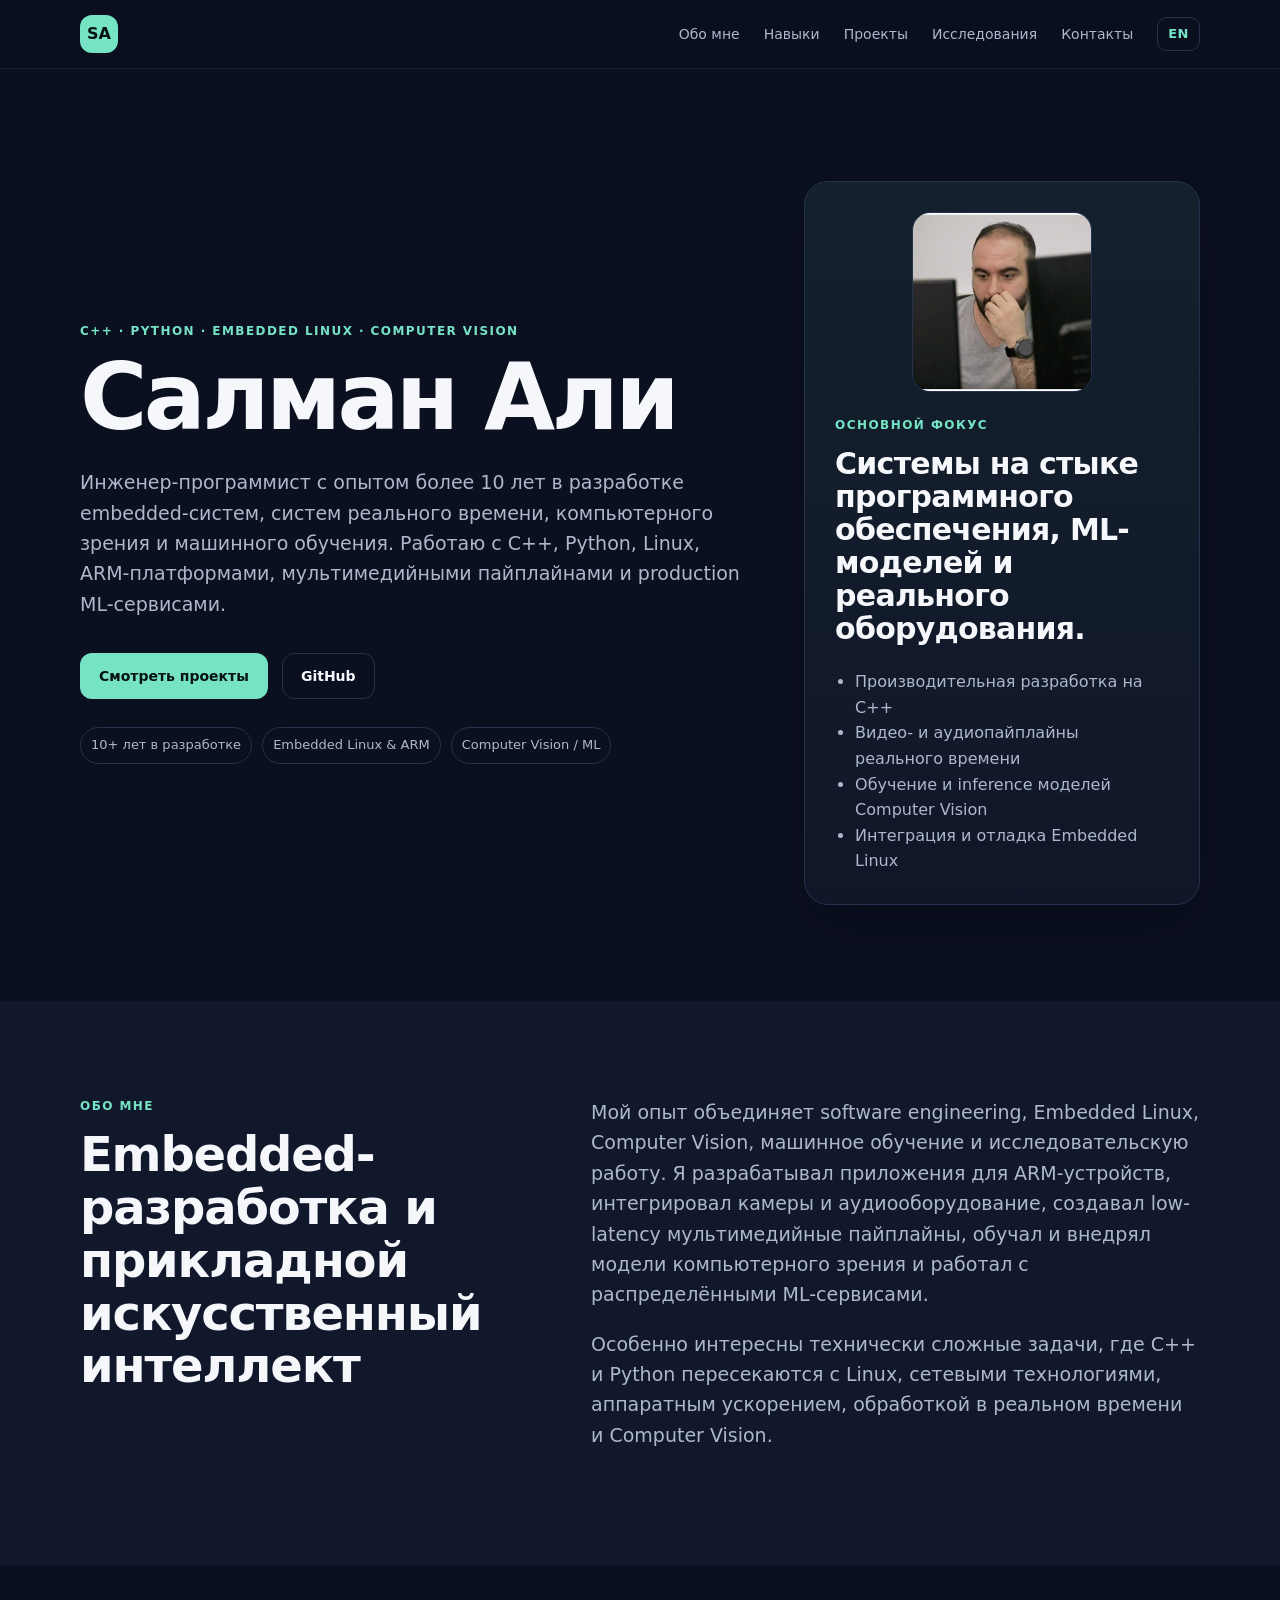
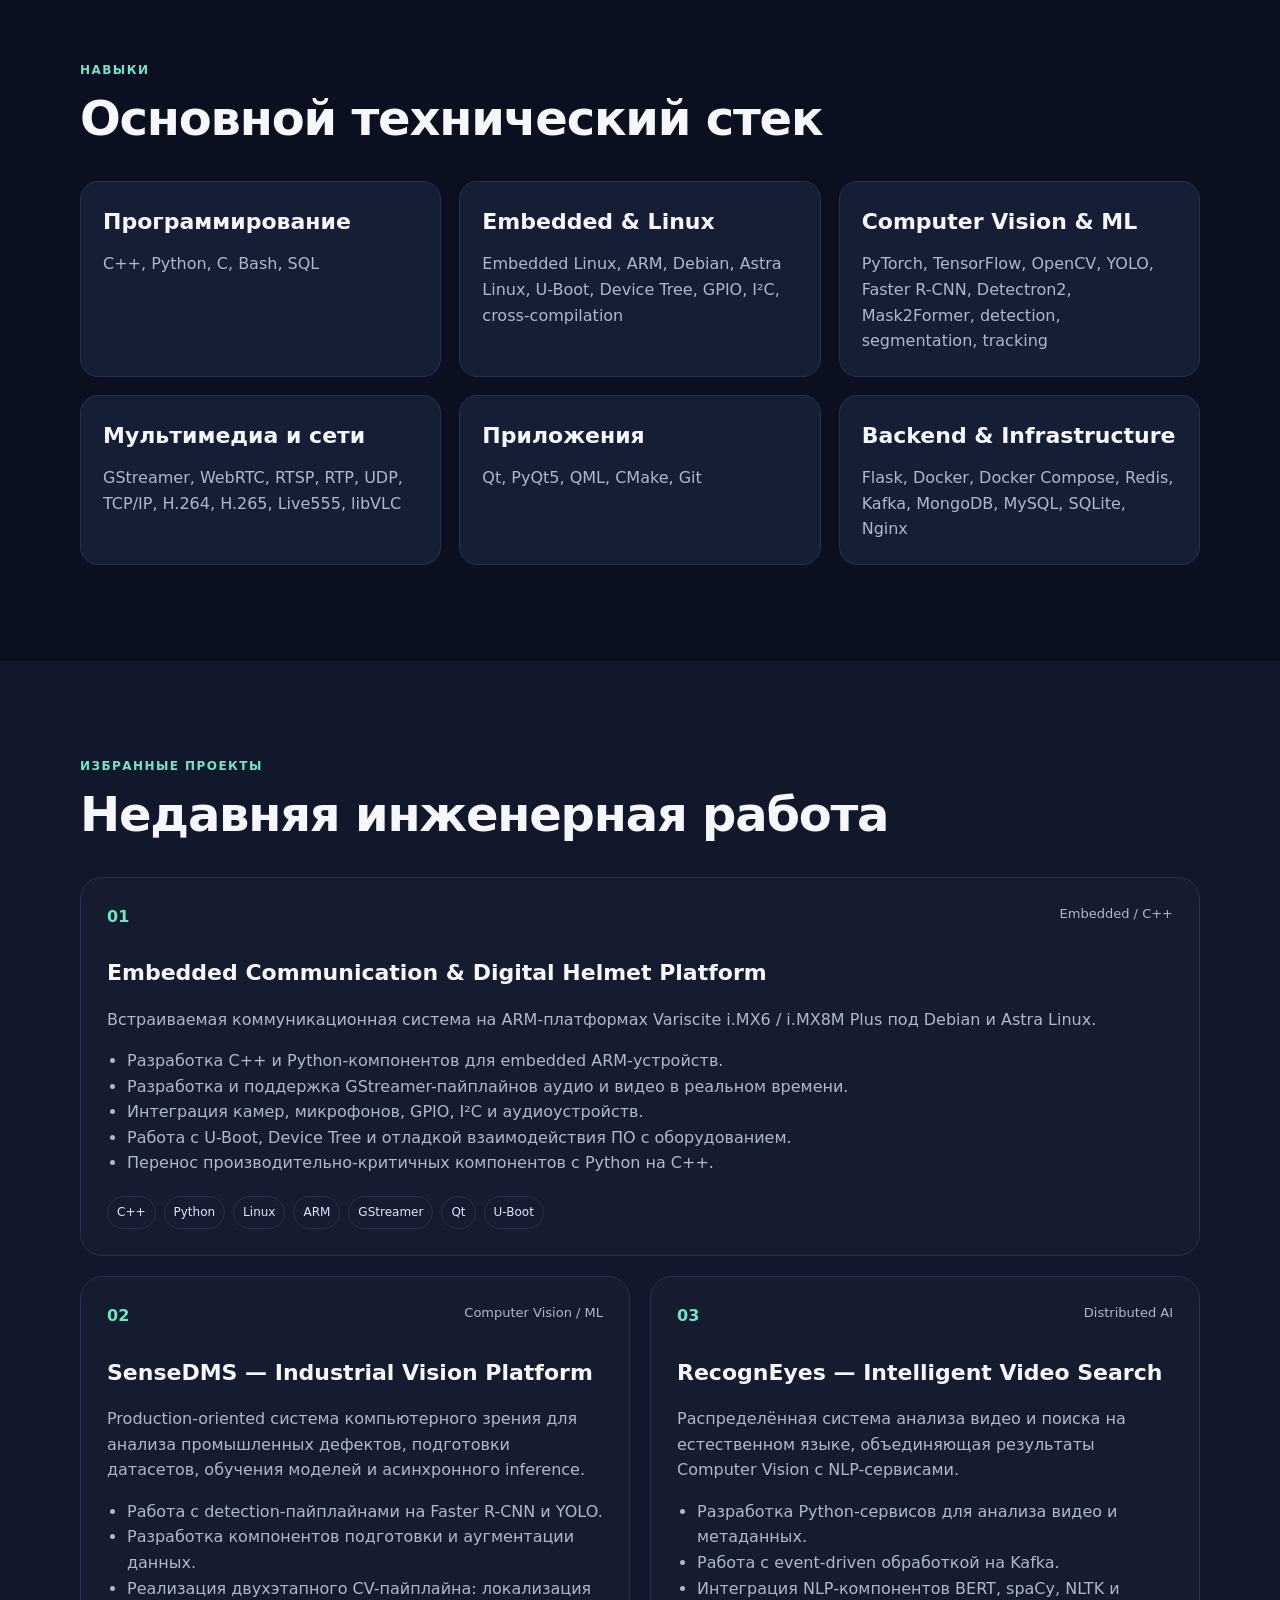
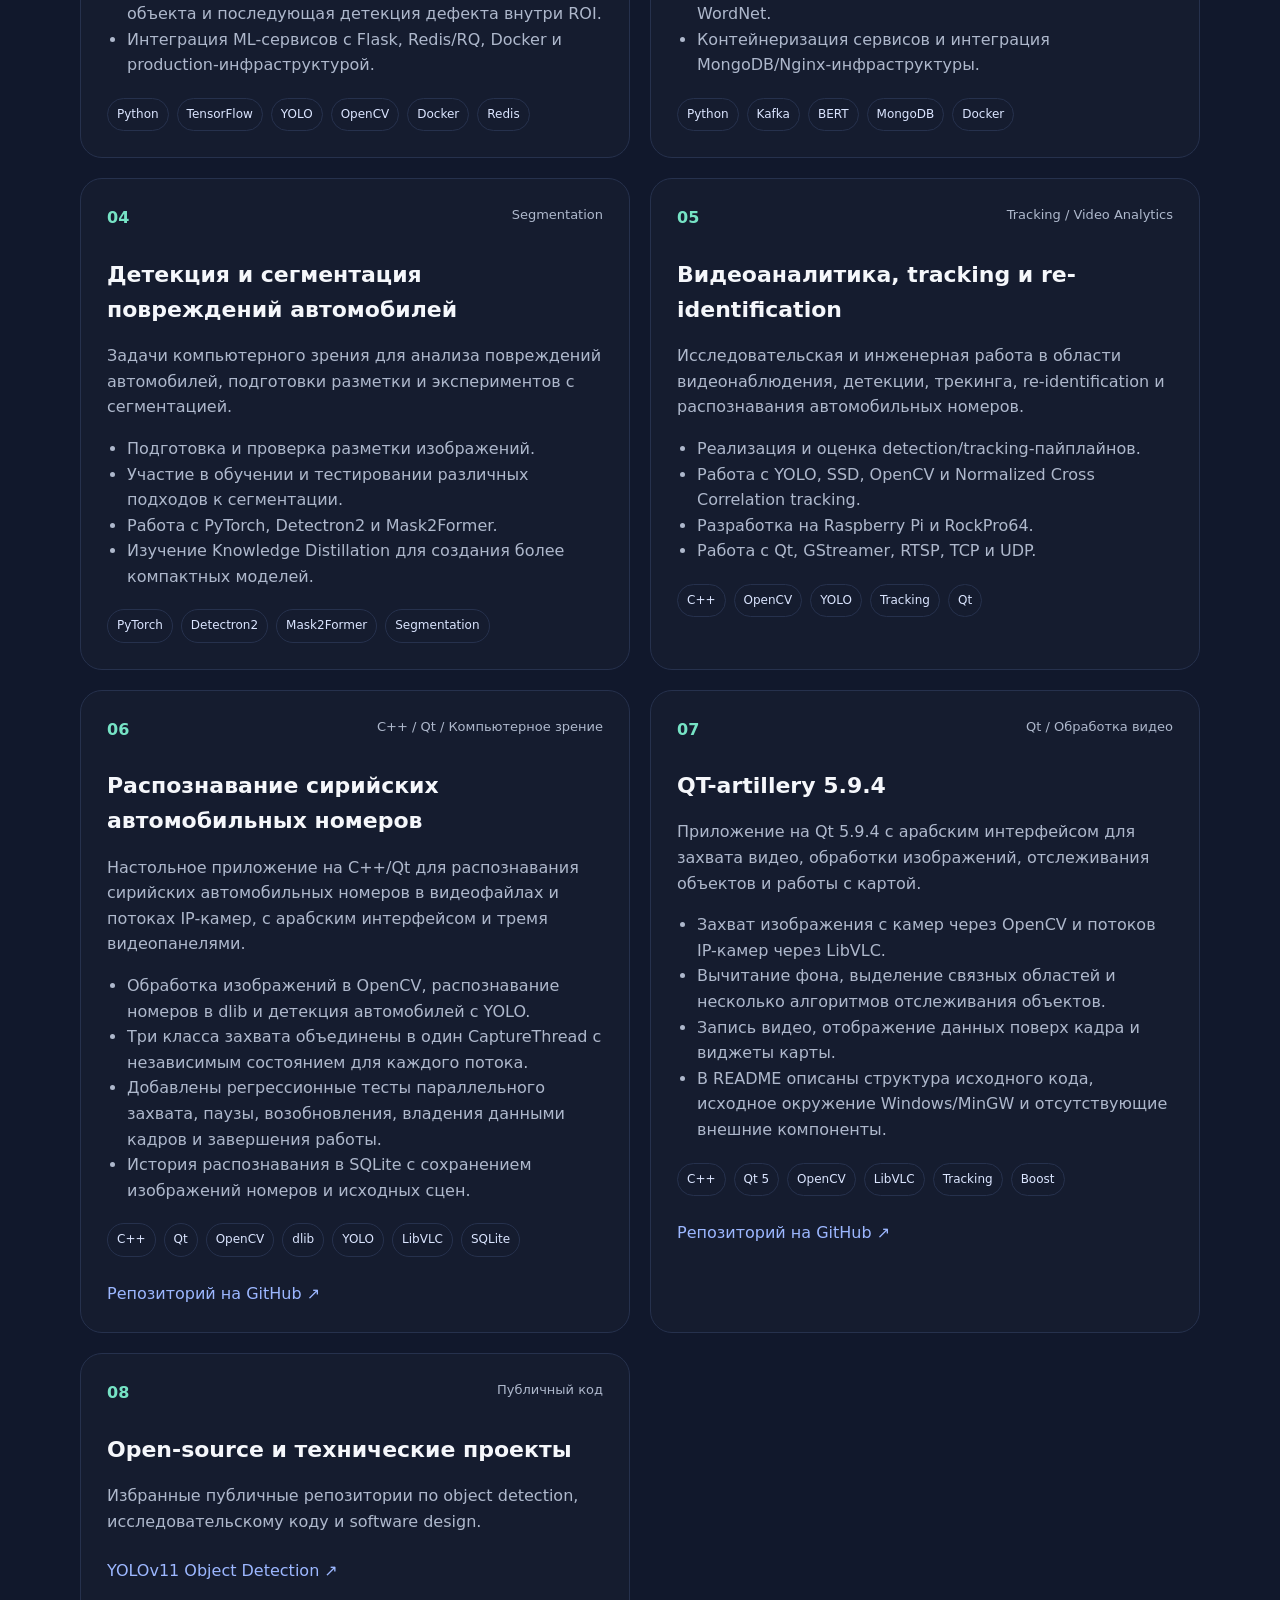
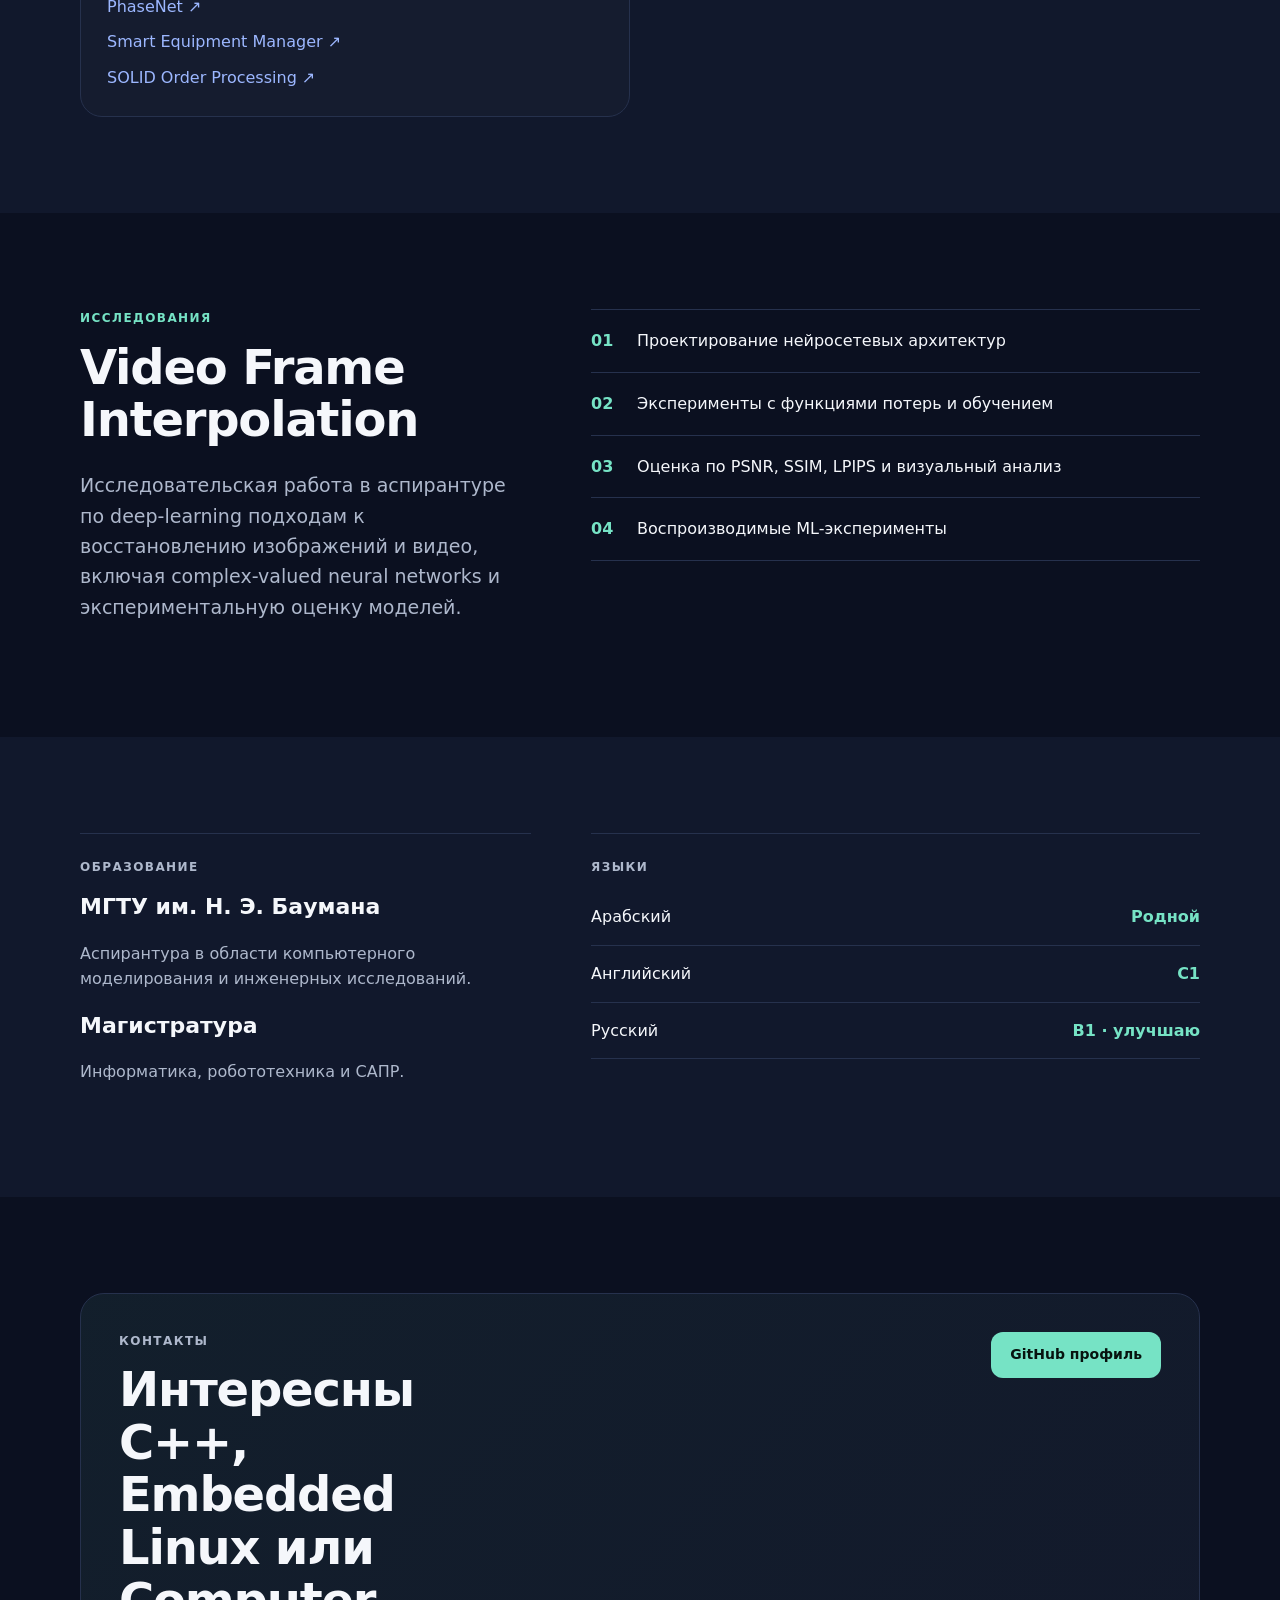
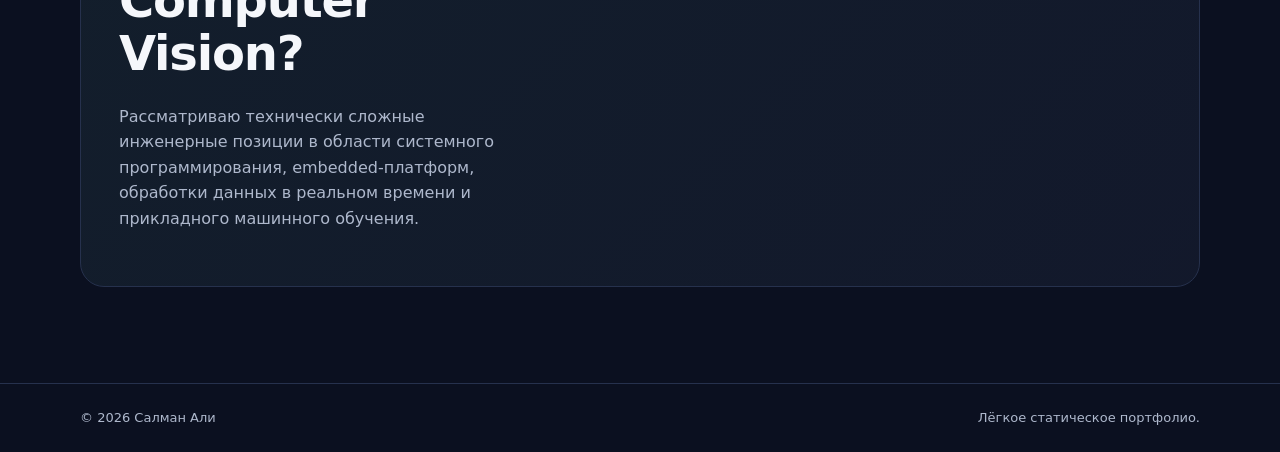
==== commit 53f15f60: "Add profile photo to English and Russian portfolio headers" ====
--- a/ru.html
+++ b/ru.html
@@ -47,6 +47,7 @@
         </div>
 
         <aside class="hero-card" aria-label="Технический фокус">
+          <img class="profile-photo" src="assets/profile.jpg" alt="За работой у компьютера" width="640" height="640" decoding="async" fetchpriority="high" />
           <p class="card-label">Основной фокус</p>
           <h2>Системы на стыке программного обеспечения, ML-моделей и реального оборудования.</h2>
           <ul>
--- a/styles.css
+++ b/styles.css
@@ -87,6 +87,15 @@
   border: 1px solid var(--line); border-radius: 24px; padding: 30px;
   box-shadow: 0 24px 60px rgba(0,0,0,.22);
 }
+.profile-photo {
+  display: block;
+  width: 180px;
+  max-width: 100%;
+  height: auto;
+  margin: 0 auto 24px;
+  border: 1px solid var(--line);
+  border-radius: 18px;
+}
 .hero-card h2 { font-size: 30px; }
 .hero-card ul { margin: 20px 0 0; padding-left: 20px; color: var(--muted); }
 
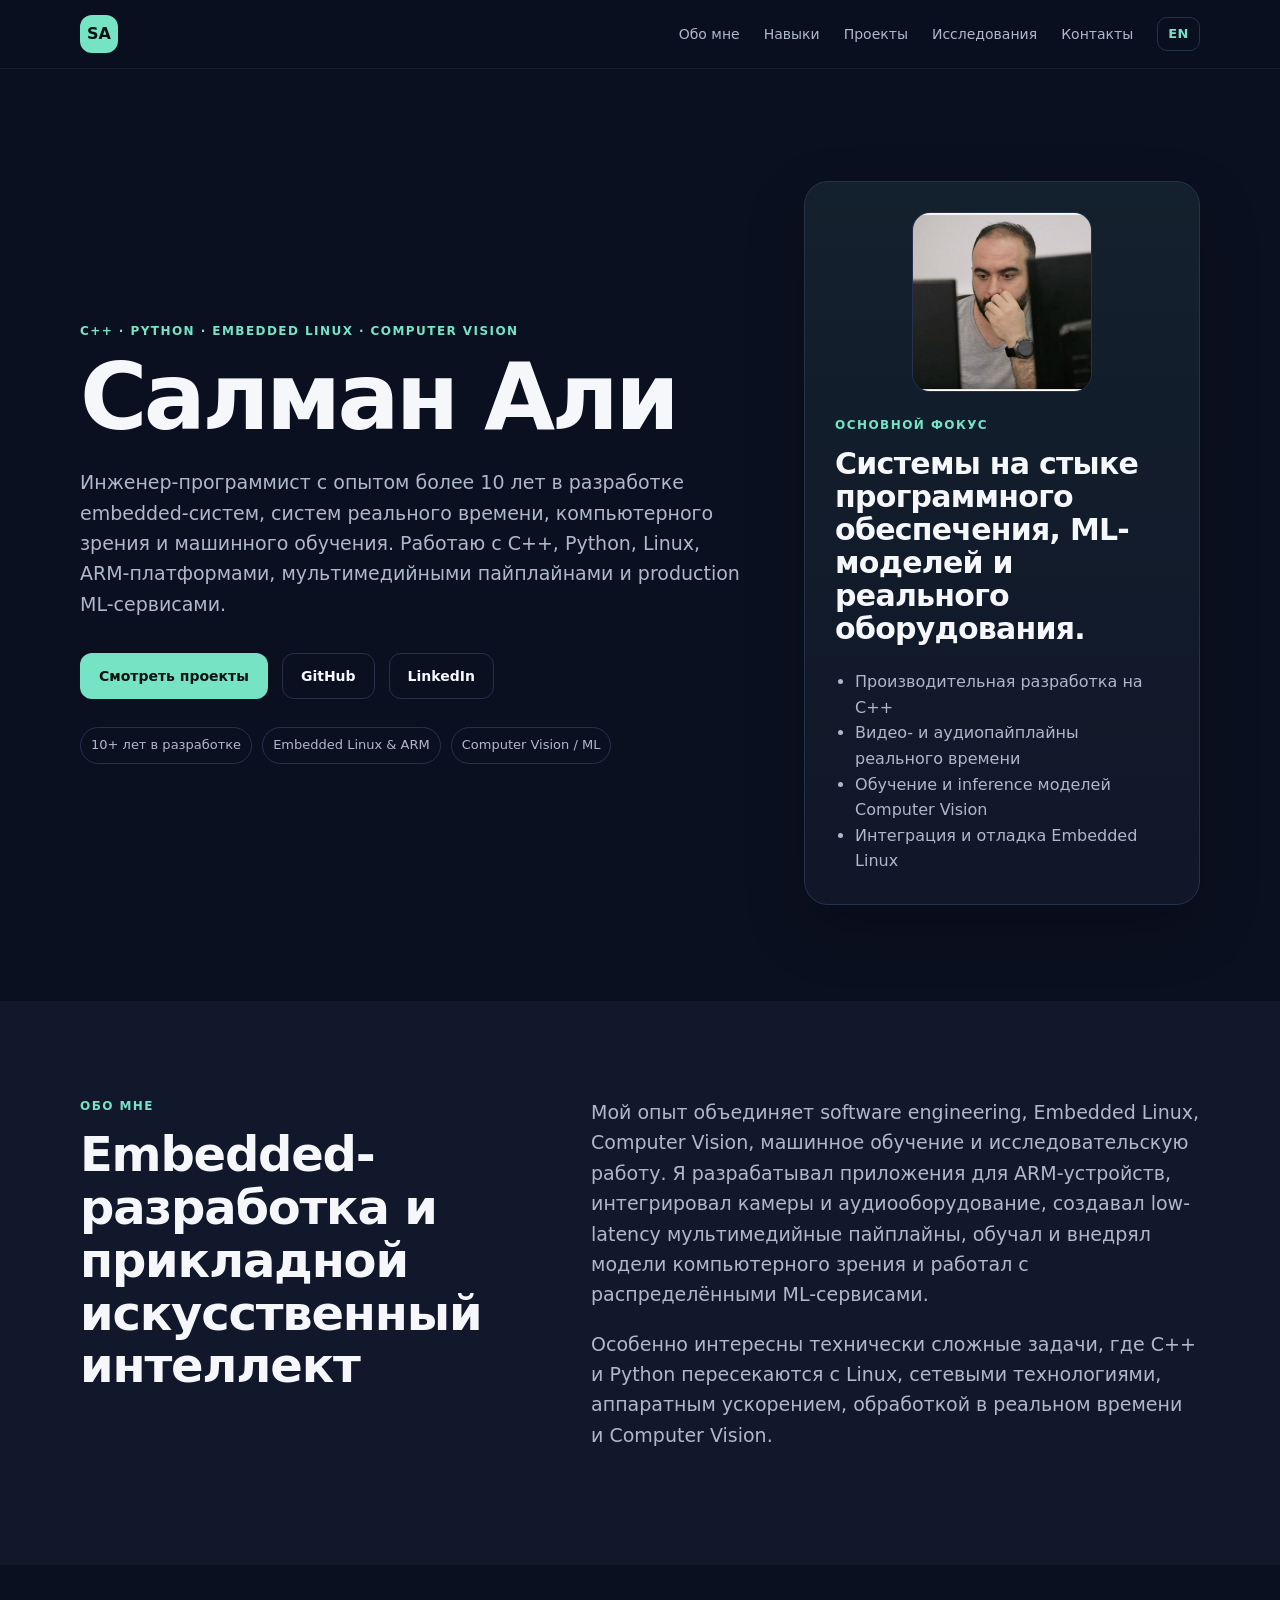
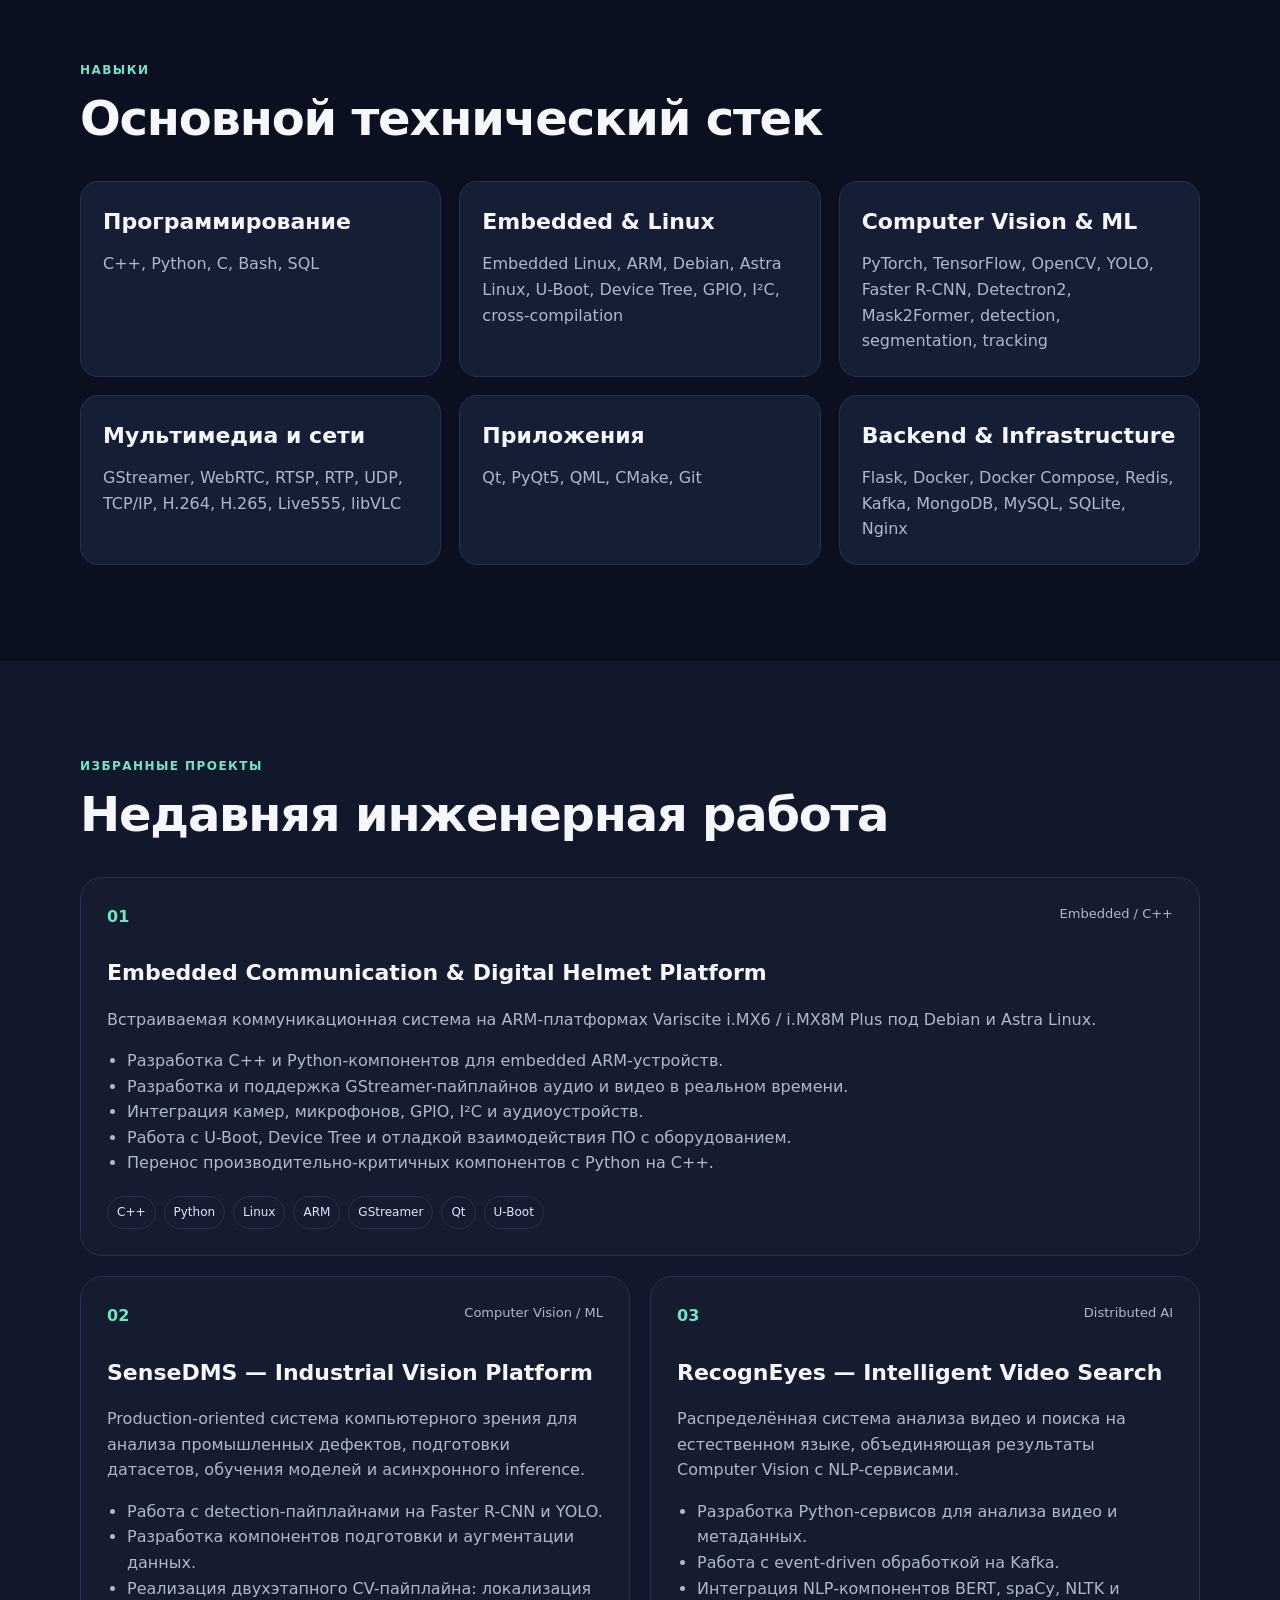
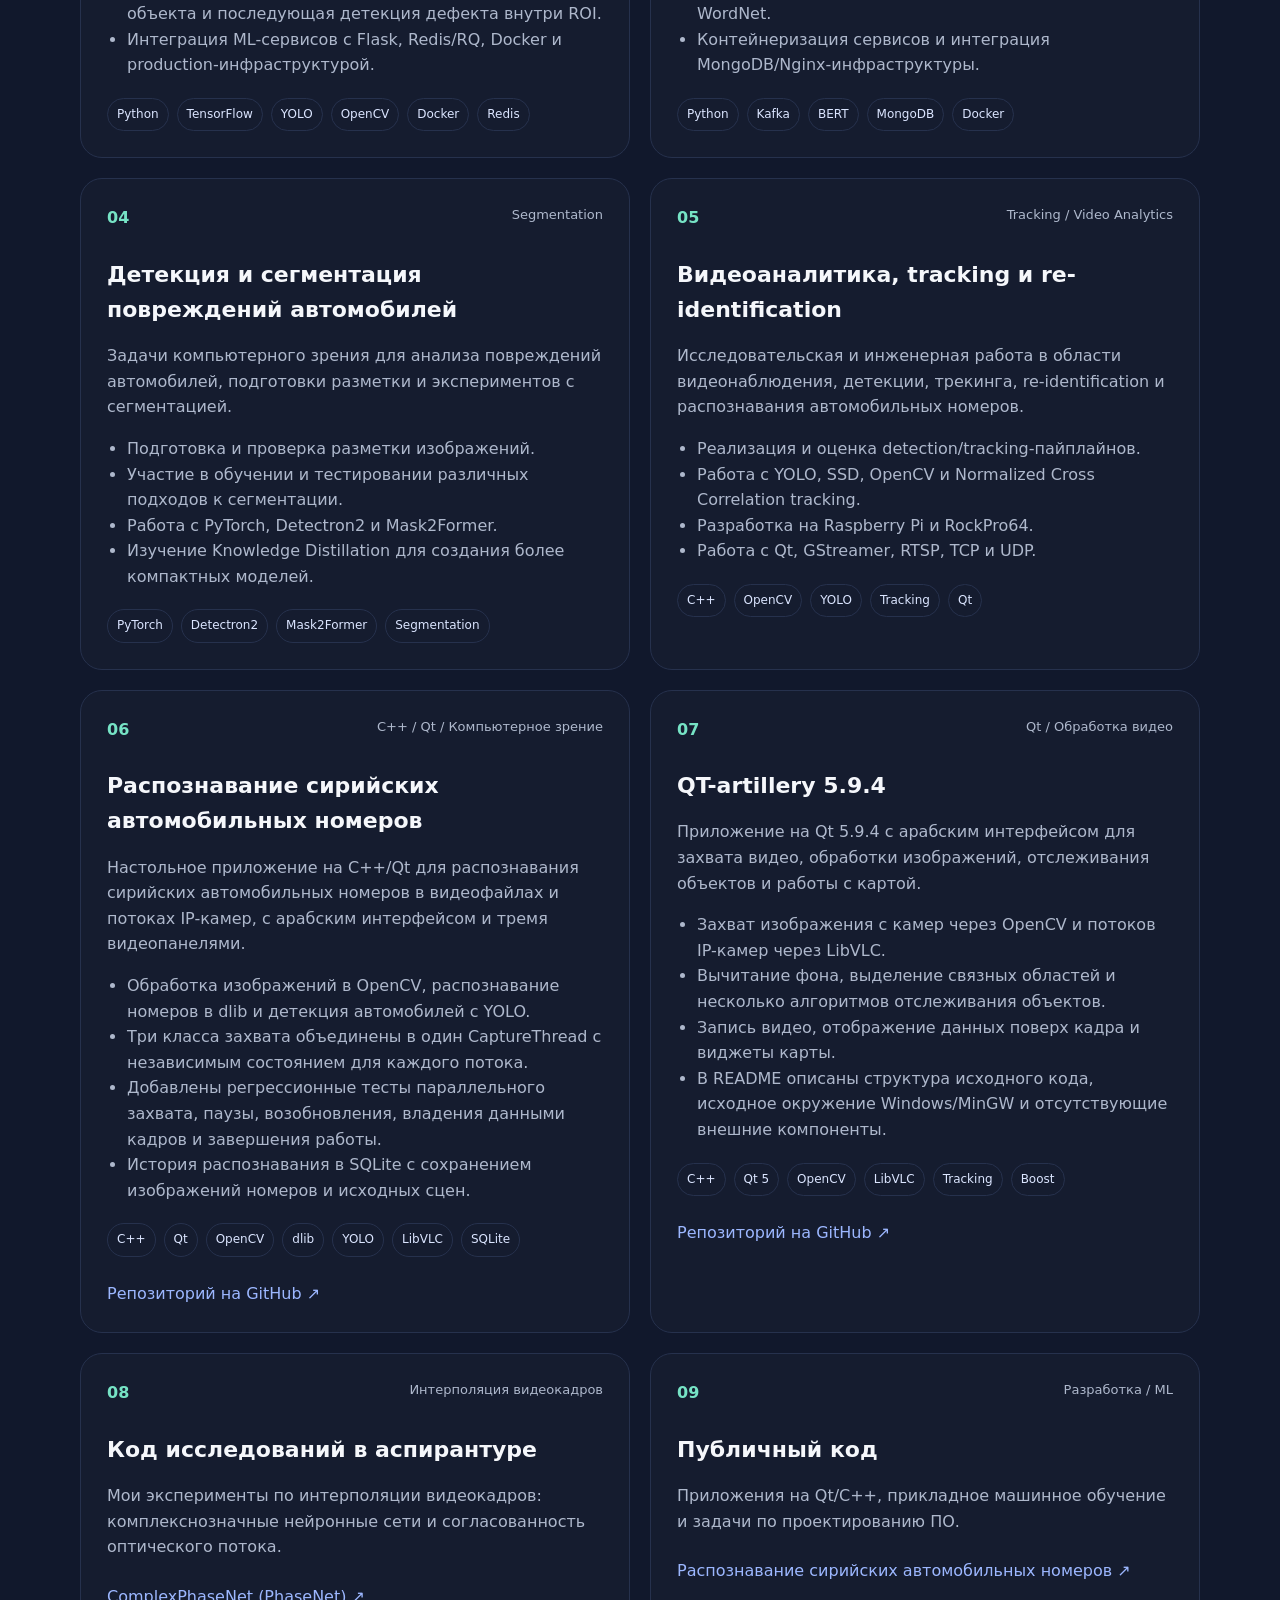
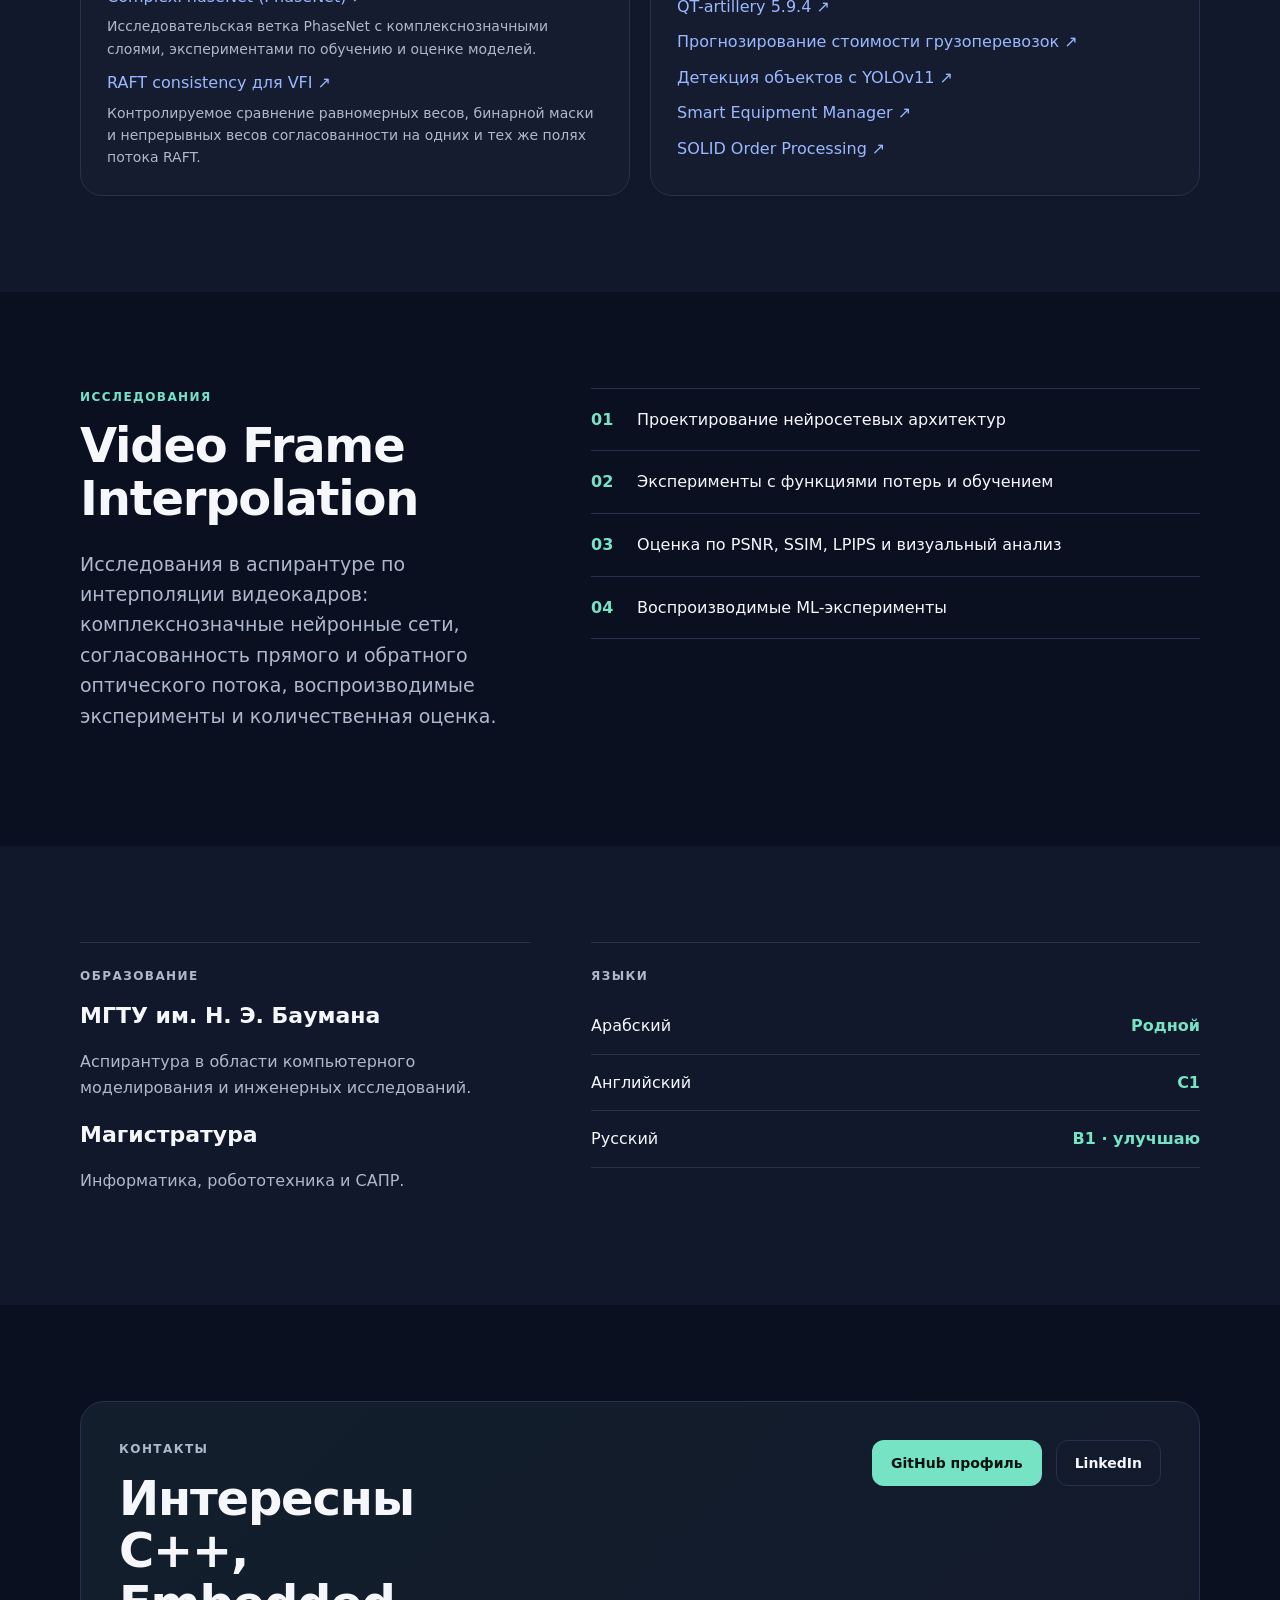
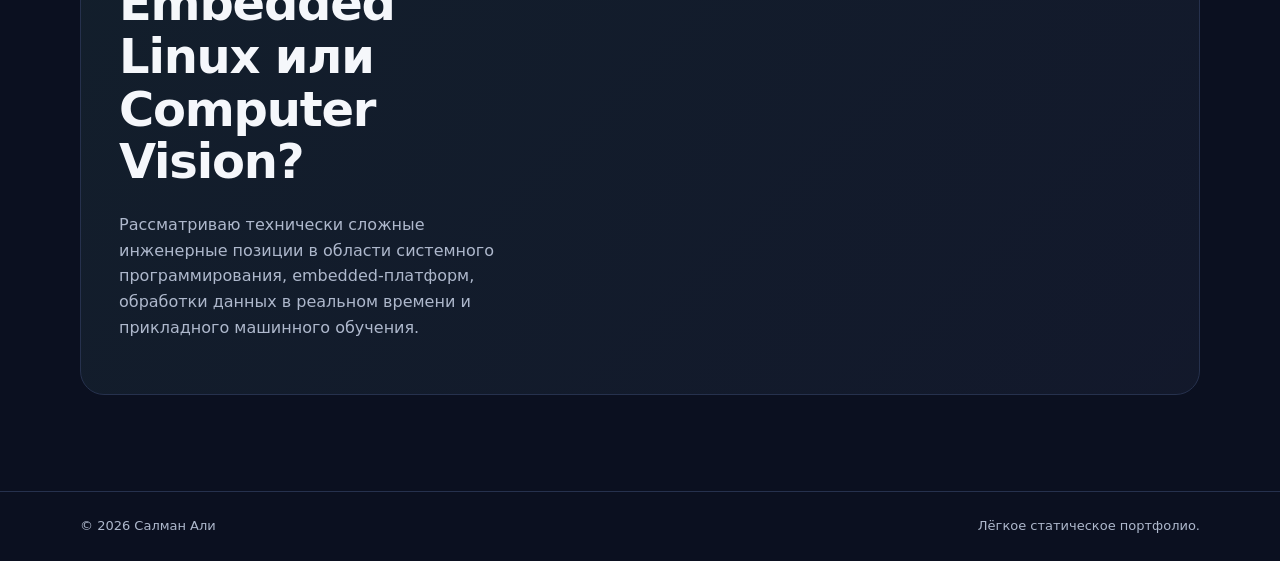
==== commit 3ce852f9: "Separate PhD research and public code; add LinkedIn profile" ====
--- a/ru.html
+++ b/ru.html
@@ -38,6 +38,7 @@
           <div class="hero-actions">
             <a class="button primary" href="#projects">Смотреть проекты</a>
             <a class="button secondary" href="https://github.com/slmanali" target="_blank" rel="noreferrer">GitHub</a>
+            <a class="button secondary" href="https://www.linkedin.com/in/salman-ali-523341261/" target="_blank" rel="noreferrer">LinkedIn</a>
           </div>
           <div class="quick-facts" aria-label="Ключевые факты">
             <span>10+ лет в разработке</span>
@@ -275,16 +276,37 @@
             </div>
           </article>
 
-          <article class="project-card github-card">
+          <article class="project-card github-card" id="phd-code">
             <div class="project-topline">
               <span class="project-number">08</span>
-              <span class="project-type">Публичный код</span>
-            </div>
-            <h3>Open-source и технические проекты</h3>
-            <p>Избранные публичные репозитории по object detection, исследовательскому коду и software design.</p>
+              <span class="project-type">Интерполяция видеокадров</span>
+            </div>
+            <h3>Код исследований в аспирантуре</h3>
+            <p>Мои эксперименты по интерполяции видеокадров: комплекснозначные нейронные сети и согласованность оптического потока.</p>
             <div class="repo-links">
-              <a href="https://github.com/slmanali/yolov11-object-detection-task" target="_blank" rel="noreferrer">YOLOv11 Object Detection ↗</a>
-              <a href="https://github.com/slmanali/PhaseNet" target="_blank" rel="noreferrer">PhaseNet ↗</a>
+              <div>
+                <a href="https://github.com/slmanali/PhaseNet/tree/feature/complex-valued-network" target="_blank" rel="noreferrer">ComplexPhaseNet (PhaseNet) ↗</a>
+                <p class="repo-description">Исследовательская ветка PhaseNet с комплекснозначными слоями, экспериментами по обучению и оценке моделей.</p>
+              </div>
+              <div>
+                <a href="https://github.com/slmanali/raft-consistency-vfi" target="_blank" rel="noreferrer">RAFT consistency для VFI ↗</a>
+                <p class="repo-description">Контролируемое сравнение равномерных весов, бинарной маски и непрерывных весов согласованности на одних и тех же полях потока RAFT.</p>
+              </div>
+            </div>
+          </article>
+
+          <article class="project-card github-card" id="public-code">
+            <div class="project-topline">
+              <span class="project-number">09</span>
+              <span class="project-type">Разработка / ML</span>
+            </div>
+            <h3>Публичный код</h3>
+            <p>Приложения на Qt/C++, прикладное машинное обучение и задачи по проектированию ПО.</p>
+            <div class="repo-links">
+              <a href="https://github.com/slmanali/Syrian-license-plate-QT-dlib" target="_blank" rel="noreferrer">Распознавание сирийских автомобильных номеров ↗</a>
+              <a href="https://github.com/slmanali/QT-artillery_5.9.4" target="_blank" rel="noreferrer">QT-artillery 5.9.4 ↗</a>
+              <a href="https://github.com/slmanali/Freight-rate-prediction-assessment-" target="_blank" rel="noreferrer">Прогнозирование стоимости грузоперевозок ↗</a>
+              <a href="https://github.com/slmanali/yolov11-object-detection-task" target="_blank" rel="noreferrer">Детекция объектов с YOLOv11 ↗</a>
               <a href="https://github.com/slmanali/smart-equipment-manager" target="_blank" rel="noreferrer">Smart Equipment Manager ↗</a>
               <a href="https://github.com/slmanali/solid-order-processing-system" target="_blank" rel="noreferrer">SOLID Order Processing ↗</a>
             </div>
@@ -299,8 +321,8 @@
           <p class="section-kicker">Исследования</p>
           <h2>Video Frame Interpolation</h2>
           <p class="research-lead">
-            Исследовательская работа в аспирантуре по deep-learning подходам к восстановлению
-            изображений и видео, включая complex-valued neural networks и экспериментальную оценку моделей.
+            Исследования в аспирантуре по интерполяции видеокадров: комплекснозначные нейронные сети,
+            согласованность прямого и обратного оптического потока, воспроизводимые эксперименты и количественная оценка.
           </p>
         </div>
         <div class="research-list">
@@ -342,6 +364,7 @@
         </div>
         <div class="contact-actions">
           <a class="button primary" href="https://github.com/slmanali" target="_blank" rel="noreferrer">GitHub профиль</a>
+          <a class="button secondary" href="https://www.linkedin.com/in/salman-ali-523341261/" target="_blank" rel="noreferrer">LinkedIn</a>
         </div>
       </div>
     </section>
--- a/styles.css
+++ b/styles.css
@@ -125,6 +125,7 @@
 .repo-links { display: grid; gap: 10px; margin-top: 24px; }
 .repo-links a { color: var(--accent-2); }
 .repo-links a:hover { color: var(--text); }
+.repo-description { margin: 6px 0 0; font-size: 14px; }
 
 .research-list { display: grid; gap: 0; border-top: 1px solid var(--line); }
 .research-list div { display: grid; grid-template-columns: 46px 1fr; align-items: center; border-bottom: 1px solid var(--line); padding: 18px 0; }
@@ -141,7 +142,7 @@
   background: linear-gradient(135deg, rgba(118,227,197,.07), rgba(156,183,255,.05));
 }
 .contact-card p { color: var(--muted); }
-.contact-actions { display: flex; align-items: center; justify-content: flex-end; }
+.contact-actions { display: flex; align-items: center; justify-content: flex-end; gap: 14px; flex-wrap: wrap; }
 
 .footer { border-top: 1px solid var(--line); padding: 24px 0; color: var(--muted); font-size: 13px; }
 .footer-inner { display: flex; justify-content: space-between; gap: 20px; }
